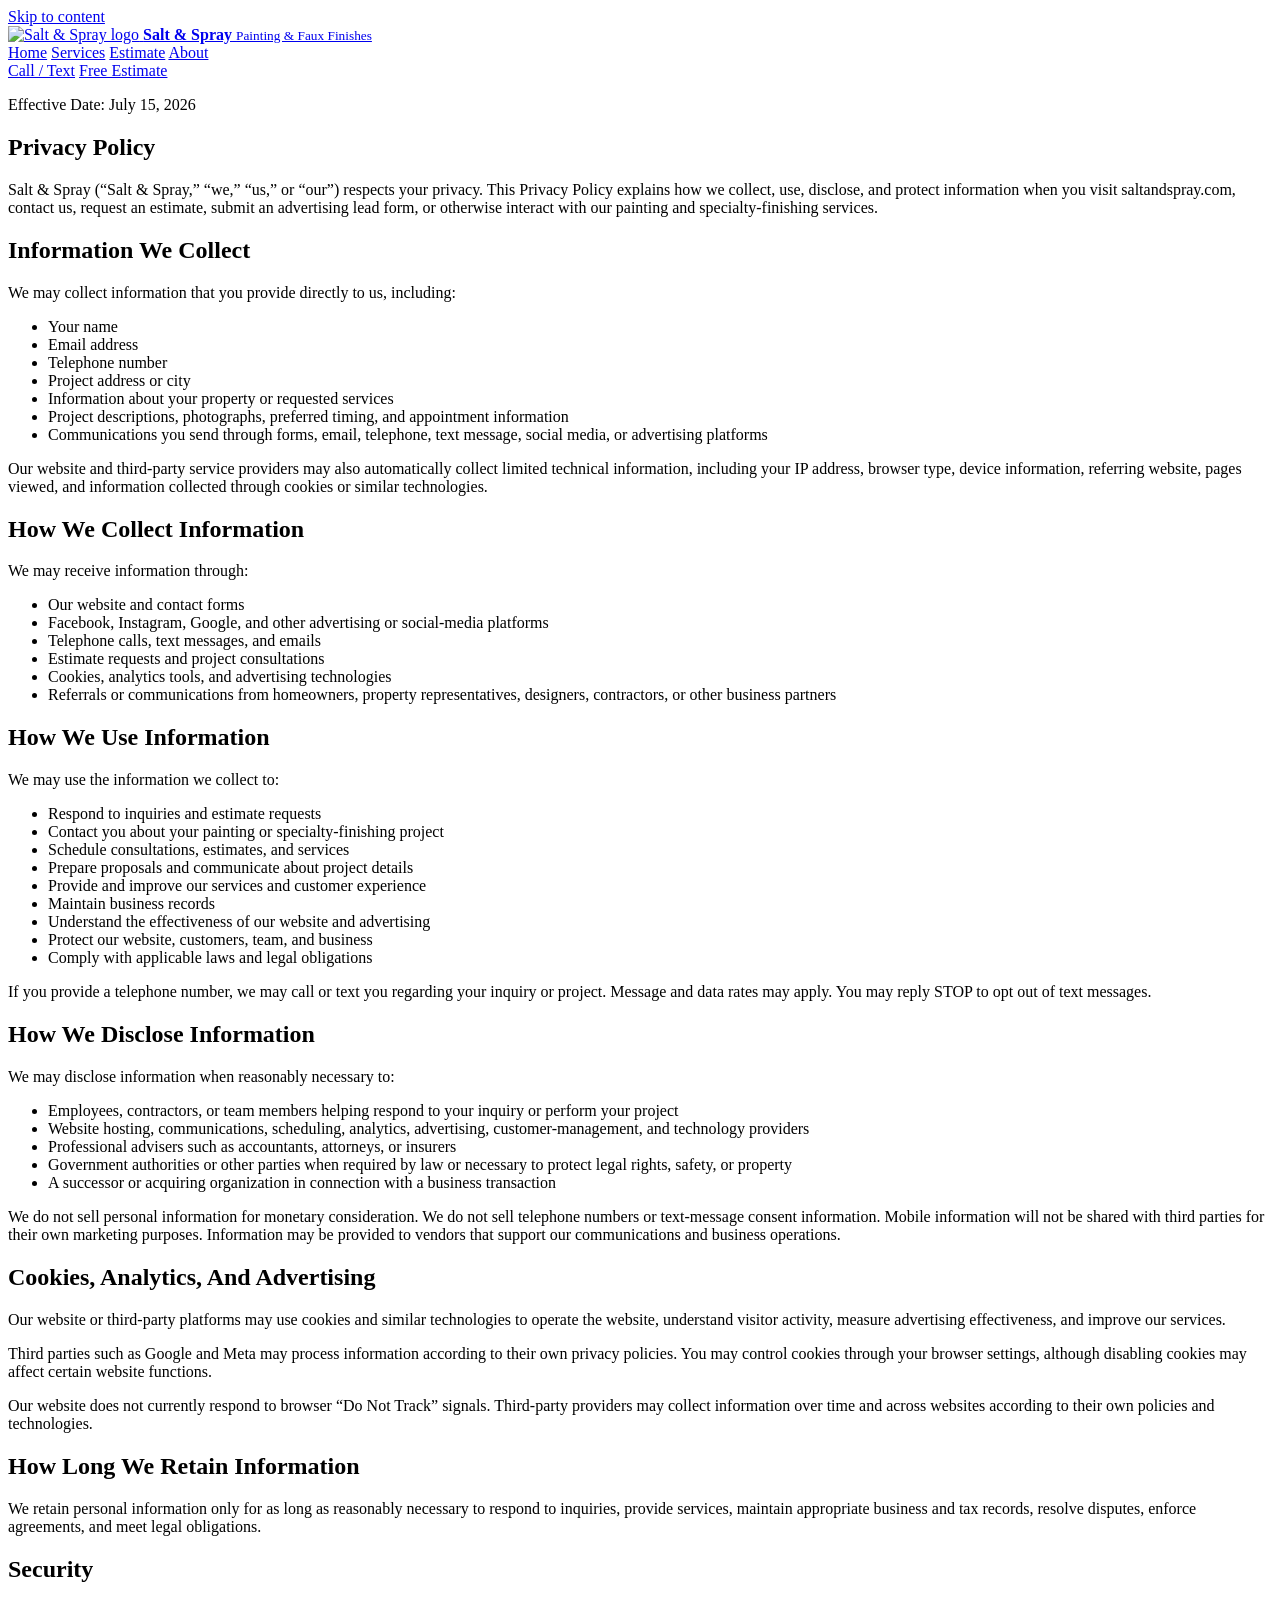
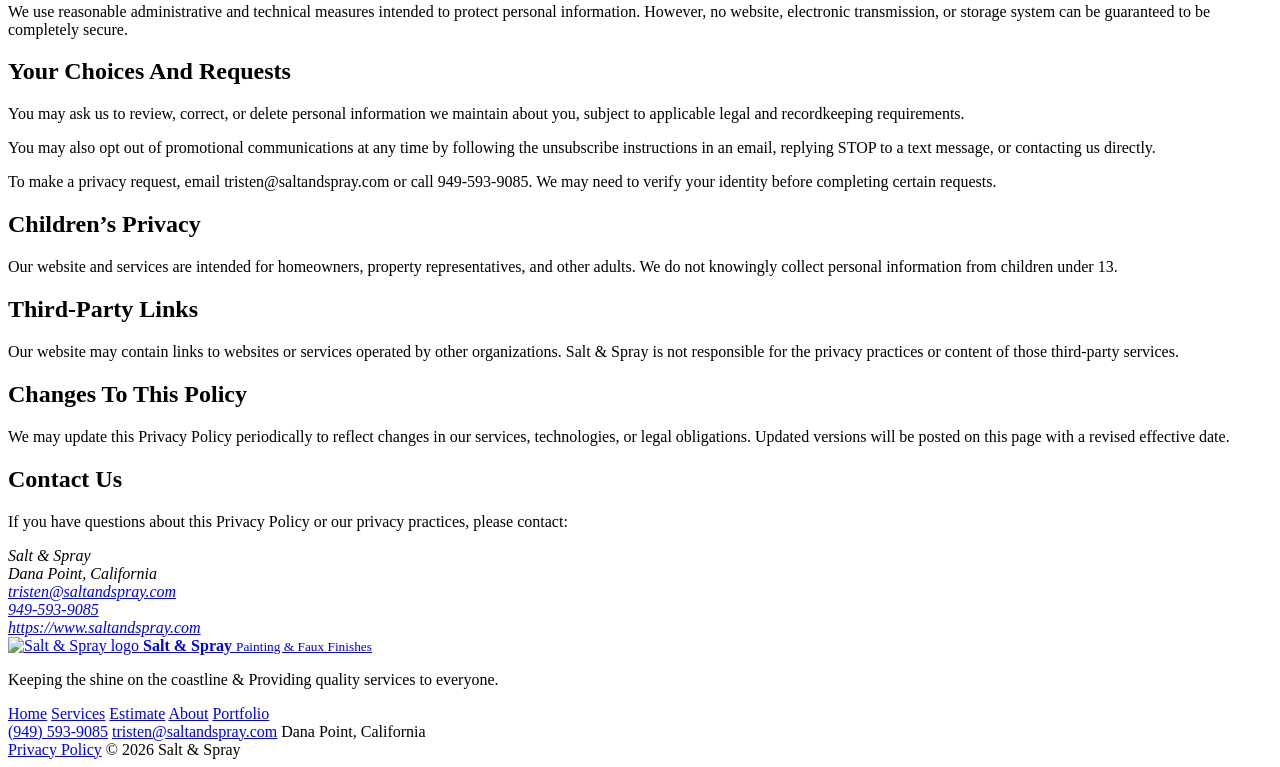
==== privacy-policy.html @ aee4618b "Rebuild: add privacy-policy.html" ====
<!DOCTYPE html>
<html lang="en">
<head>
  <meta charset="utf-8">
  <meta name="viewport" content="width=device-width, initial-scale=1.0, viewport-fit=cover">
  <meta name="theme-color" content="#0a1f33">
  <meta name="description" content="Salt &amp; Spray privacy policy for website visitors, estimate requests, and painting or specialty-finishing service inquiries.">
  <link rel="icon" type="image/png" href="assets/images/logo.png">
  <link rel="canonical" href="https://saltandspray.com/privacy-policy">
  <title>Privacy Policy | Salt &amp; Spray</title>
  <link rel="preconnect" href="https://fonts.googleapis.com">
  <link rel="preconnect" href="https://fonts.gstatic.com" crossorigin>
  <link rel="preload" as="image" fetchpriority="high" href="assets/images/logo.png">
  <link rel="stylesheet" href="https://fonts.googleapis.com/css2?family=Montserrat:wght@400;500;600;700;800;900&amp;family=Merriweather+Sans:wght@400;500;600;700;800&amp;display=swap">
  <link rel="stylesheet" href="css/styles.css">
</head>
<body class="legal-page-body">
  <a class="skip-link" href="#main">Skip to content</a>
  <div class="site-frame legal-frame">
    <header class="topbar" aria-label="Main navigation">
      <a class="brand" href="index.html#home" aria-label="Salt and Spray Home">
        <span class="brand-mark">
          <img class="logo-invert" src="assets/images/logo.png" alt="Salt &amp; Spray logo" width="54" height="54" decoding="async" data-hide-on-error>
        </span>
        <span class="brand-text">
          <strong>Salt &amp; Spray</strong>
          <small>Painting &amp; Faux Finishes</small>
        </span>
      </a>
      <nav class="nav" aria-label="Page sections">
        <a href="index.html#home">Home</a>
        <a href="index.html#services">Services</a>
        <a href="index.html#book">Estimate</a>
        <a href="index.html#about">About</a>
      </nav>
      <div class="top-actions">
        <a class="pill-link ghost" href="tel:+19495939085">Call / Text</a>
        <a class="pill-link primary" href="index.html#book">Free Estimate</a>
      </div>
    </header>

    <main class="legal-main" id="main">
      <article class="legal-document">
        <p class="legal-kicker">Effective Date: July 15, 2026</p>
        <h1>Privacy Policy</h1>
        <p>Salt &amp; Spray (“Salt &amp; Spray,” “we,” “us,” or “our”) respects your privacy. This Privacy Policy explains how we collect, use, disclose, and protect information when you visit saltandspray.com, contact us, request an estimate, submit an advertising lead form, or otherwise interact with our painting and specialty-finishing services.</p>

        <h2>Information We Collect</h2>
        <p>We may collect information that you provide directly to us, including:</p>
        <ul>
          <li>Your name</li>
          <li>Email address</li>
          <li>Telephone number</li>
          <li>Project address or city</li>
          <li>Information about your property or requested services</li>
          <li>Project descriptions, photographs, preferred timing, and appointment information</li>
          <li>Communications you send through forms, email, telephone, text message, social media, or advertising platforms</li>
        </ul>
        <p>Our website and third-party service providers may also automatically collect limited technical information, including your IP address, browser type, device information, referring website, pages viewed, and information collected through cookies or similar technologies.</p>

        <h2>How We Collect Information</h2>
        <p>We may receive information through:</p>
        <ul>
          <li>Our website and contact forms</li>
          <li>Facebook, Instagram, Google, and other advertising or social-media platforms</li>
          <li>Telephone calls, text messages, and emails</li>
          <li>Estimate requests and project consultations</li>
          <li>Cookies, analytics tools, and advertising technologies</li>
          <li>Referrals or communications from homeowners, property representatives, designers, contractors, or other business partners</li>
        </ul>

        <h2>How We Use Information</h2>
        <p>We may use the information we collect to:</p>
        <ul>
          <li>Respond to inquiries and estimate requests</li>
          <li>Contact you about your painting or specialty-finishing project</li>
          <li>Schedule consultations, estimates, and services</li>
          <li>Prepare proposals and communicate about project details</li>
          <li>Provide and improve our services and customer experience</li>
          <li>Maintain business records</li>
          <li>Understand the effectiveness of our website and advertising</li>
          <li>Protect our website, customers, team, and business</li>
          <li>Comply with applicable laws and legal obligations</li>
        </ul>
        <p>If you provide a telephone number, we may call or text you regarding your inquiry or project. Message and data rates may apply. You may reply STOP to opt out of text messages.</p>

        <h2>How We Disclose Information</h2>
        <p>We may disclose information when reasonably necessary to:</p>
        <ul>
          <li>Employees, contractors, or team members helping respond to your inquiry or perform your project</li>
          <li>Website hosting, communications, scheduling, analytics, advertising, customer-management, and technology providers</li>
          <li>Professional advisers such as accountants, attorneys, or insurers</li>
          <li>Government authorities or other parties when required by law or necessary to protect legal rights, safety, or property</li>
          <li>A successor or acquiring organization in connection with a business transaction</li>
        </ul>
        <p>We do not sell personal information for monetary consideration. We do not sell telephone numbers or text-message consent information. Mobile information will not be shared with third parties for their own marketing purposes. Information may be provided to vendors that support our communications and business operations.</p>

        <h2>Cookies, Analytics, And Advertising</h2>
        <p>Our website or third-party platforms may use cookies and similar technologies to operate the website, understand visitor activity, measure advertising effectiveness, and improve our services.</p>
        <p>Third parties such as Google and Meta may process information according to their own privacy policies. You may control cookies through your browser settings, although disabling cookies may affect certain website functions.</p>
        <p>Our website does not currently respond to browser “Do Not Track” signals. Third-party providers may collect information over time and across websites according to their own policies and technologies.</p>

        <h2>How Long We Retain Information</h2>
        <p>We retain personal information only for as long as reasonably necessary to respond to inquiries, provide services, maintain appropriate business and tax records, resolve disputes, enforce agreements, and meet legal obligations.</p>

        <h2>Security</h2>
        <p>We use reasonable administrative and technical measures intended to protect personal information. However, no website, electronic transmission, or storage system can be guaranteed to be completely secure.</p>

        <h2>Your Choices And Requests</h2>
        <p>You may ask us to review, correct, or delete personal information we maintain about you, subject to applicable legal and recordkeeping requirements.</p>
        <p>You may also opt out of promotional communications at any time by following the unsubscribe instructions in an email, replying STOP to a text message, or contacting us directly.</p>
        <p>To make a privacy request, email tristen@saltandspray.com or call 949-593-9085. We may need to verify your identity before completing certain requests.</p>

        <h2>Children’s Privacy</h2>
        <p>Our website and services are intended for homeowners, property representatives, and other adults. We do not knowingly collect personal information from children under 13.</p>

        <h2>Third-Party Links</h2>
        <p>Our website may contain links to websites or services operated by other organizations. Salt &amp; Spray is not responsible for the privacy practices or content of those third-party services.</p>

        <h2>Changes To This Policy</h2>
        <p>We may update this Privacy Policy periodically to reflect changes in our services, technologies, or legal obligations. Updated versions will be posted on this page with a revised effective date.</p>

        <h2>Contact Us</h2>
        <p>If you have questions about this Privacy Policy or our privacy practices, please contact:</p>
        <address>
          Salt &amp; Spray<br>
          Dana Point, California<br>
          <a href="mailto:tristen@saltandspray.com">tristen@saltandspray.com</a><br>
          <a href="tel:+19495939085">949-593-9085</a><br>
          <a href="https://www.saltandspray.com">https://www.saltandspray.com</a>
        </address>
      </article>
    </main>

    <footer class="site-footer legal-footer">
      <div class="footer-brand">
        <a class="footer-logo" href="index.html#home" aria-label="Salt and Spray Home">
          <span class="brand-mark">
            <img class="logo-invert" src="assets/images/logo.png" alt="Salt &amp; Spray logo" width="54" height="54" decoding="async" data-hide-on-error>
          </span>
          <span class="brand-text">
            <strong>Salt &amp; Spray</strong>
            <small>Painting &amp; Faux Finishes</small>
          </span>
        </a>
        <p>Keeping the shine on the coastline &amp; Providing quality services to everyone.</p>
      </div>
      <nav class="footer-links" aria-label="Footer navigation">
        <a href="index.html#home">Home</a>
        <a href="index.html#services">Services</a>
        <a href="index.html#book">Estimate</a>
        <a href="index.html#about">About</a>
        <a href="index.html#portfolio">Portfolio</a>
      </nav>
      <div class="footer-contact">
        <a href="tel:+19495939085">(949) 593-9085</a>
        <a href="mailto:tristen@saltandspray.com">tristen@saltandspray.com</a>
        <span>Dana Point, California</span>
      </div>
      <div class="footer-legal">
        <a class="footer-policy-link" href="privacy-policy.html" aria-current="page">Privacy Policy</a>
        <span>© 2026 Salt &amp; Spray</span>
      </div>
    </footer>
  </div>
</body>
</html>
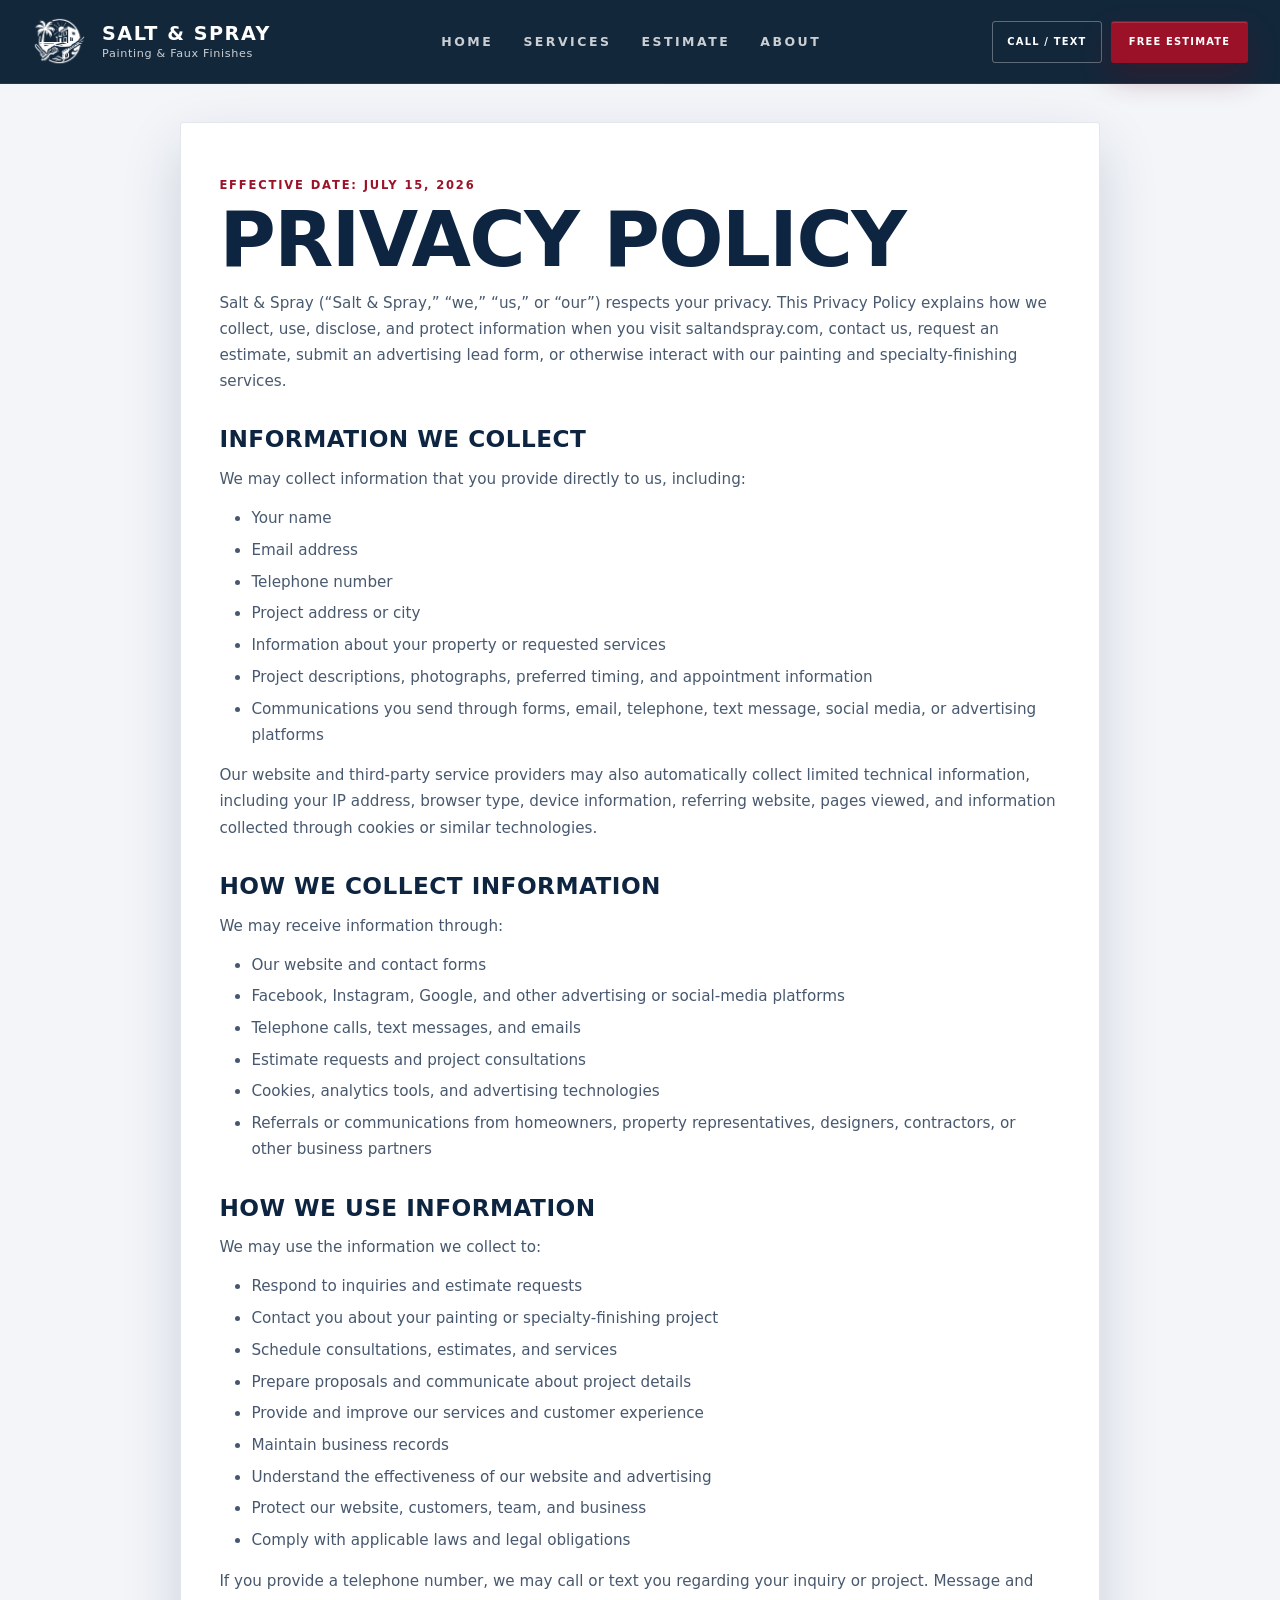
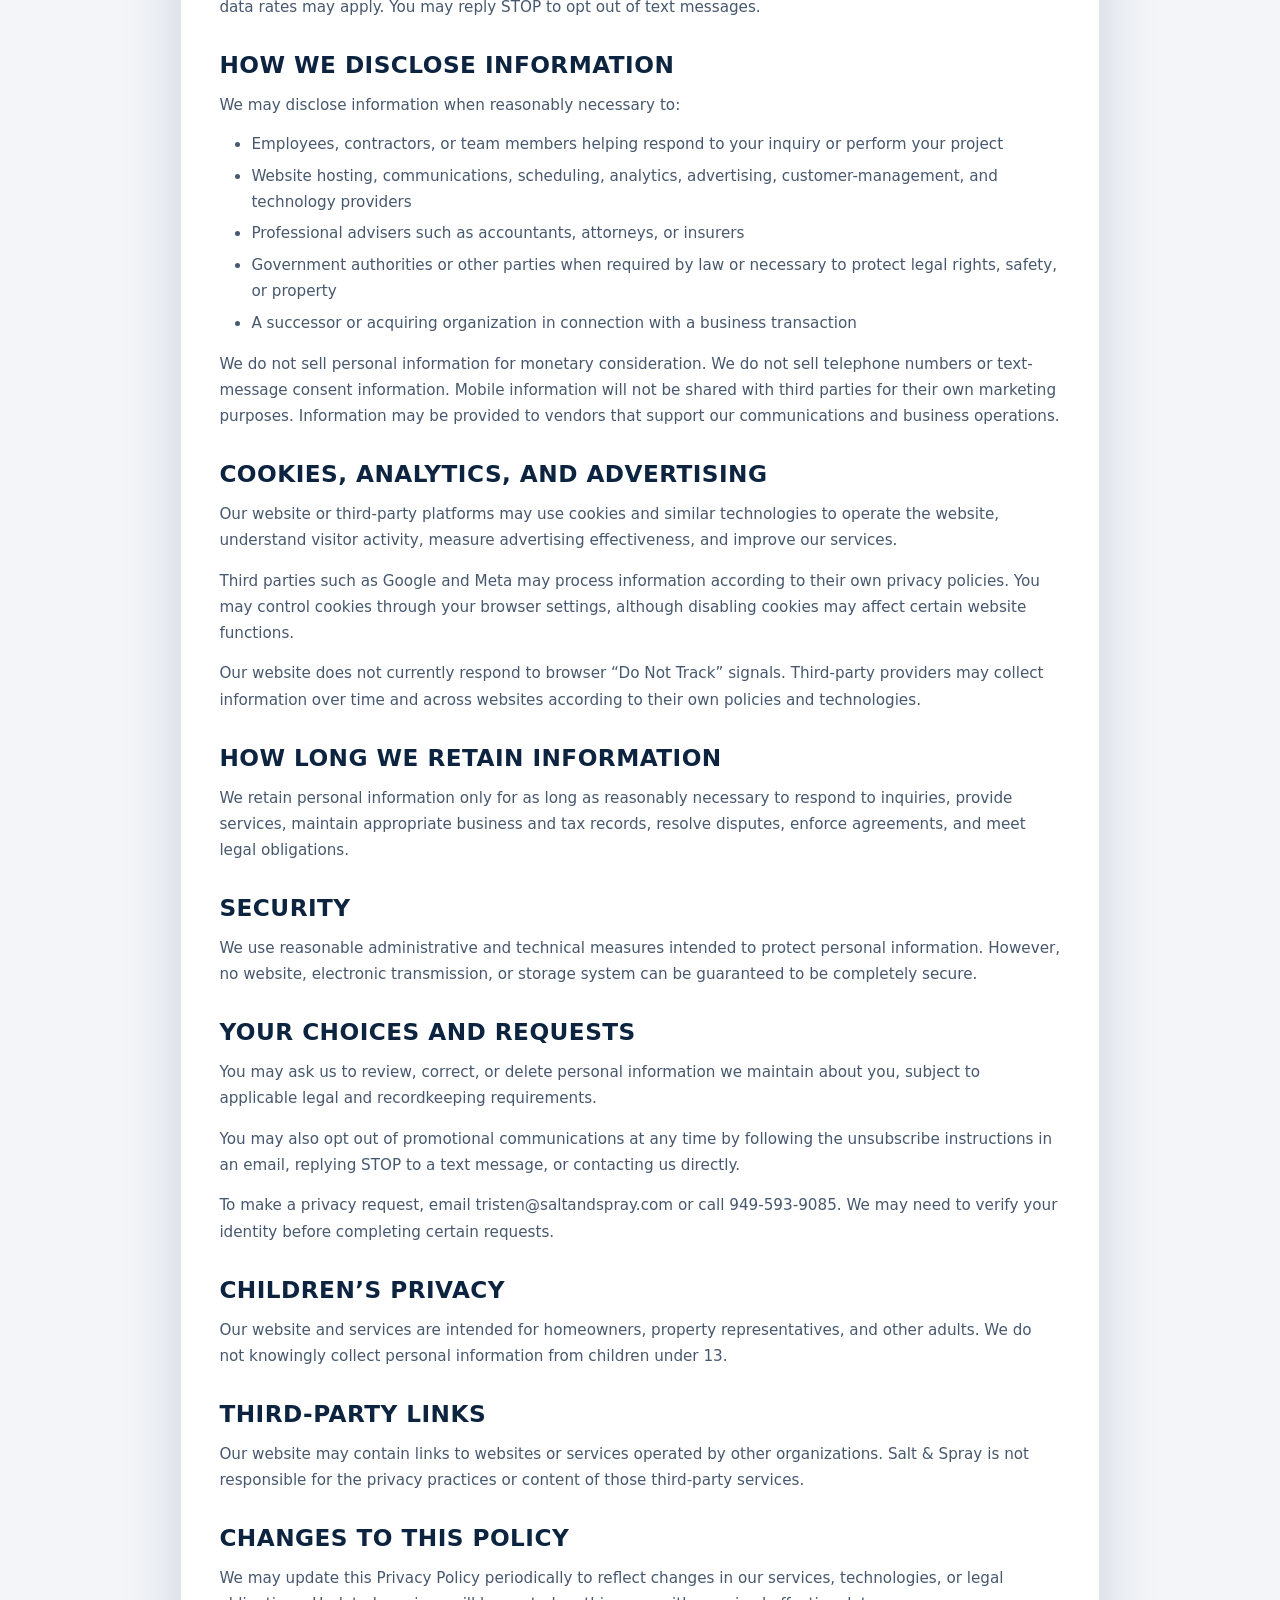
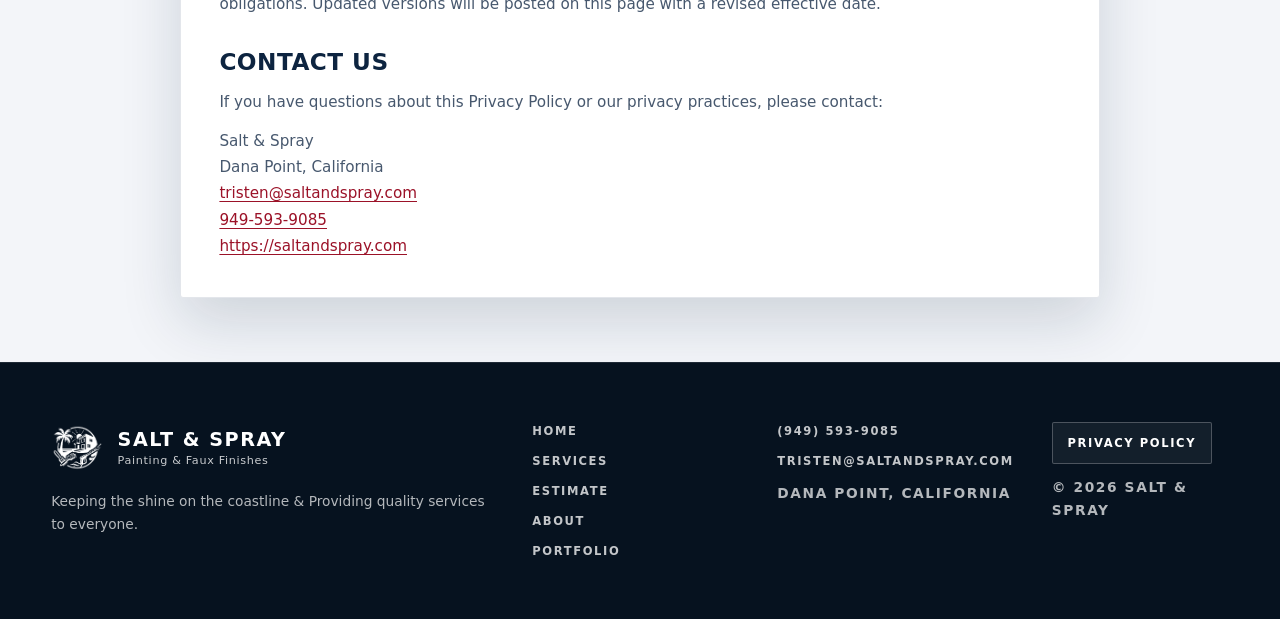
==== commit ca3cf8df: "update" ====
--- a/privacy-policy.html
+++ b/privacy-policy.html
@@ -5,7 +5,9 @@
   <meta name="viewport" content="width=device-width, initial-scale=1.0, viewport-fit=cover">
   <meta name="theme-color" content="#0a1f33">
   <meta name="description" content="Salt &amp; Spray privacy policy for website visitors, estimate requests, and painting or specialty-finishing service inquiries.">
-  <link rel="icon" type="image/png" href="assets/images/logo.png">
+  <link rel="icon" type="image/png" sizes="48x48" href="assets/images/favicon-48.png">
+  <link rel="icon" type="image/png" sizes="180x180" href="assets/images/favicon-180.png">
+  <link rel="apple-touch-icon" href="assets/images/favicon-180.png">
   <link rel="canonical" href="https://saltandspray.com/privacy-policy">
   <title>Privacy Policy | Salt &amp; Spray</title>
   <link rel="preconnect" href="https://fonts.googleapis.com">
@@ -127,7 +129,7 @@
           Dana Point, California<br>
           <a href="mailto:tristen@saltandspray.com">tristen@saltandspray.com</a><br>
           <a href="tel:+19495939085">949-593-9085</a><br>
-          <a href="https://www.saltandspray.com">https://www.saltandspray.com</a>
+          <a href="https://saltandspray.com/">https://saltandspray.com</a>
         </address>
       </article>
     </main>
--- a/css/styles.css
+++ b/css/styles.css
@@ -0,0 +1,842 @@
+/* ============================================================
+   Salt & Spray — styles.css
+   Clean rebuild (Oct 2026). Same visual design, organized source.
+   Tokens live in :root; sections: base, frame, topbar, hero,
+   services, estimate/book, footer, about overlay, portfolio
+   overlay + before/after, utilities, responsive.
+   ============================================================ */
+.sprite-sheet { position: absolute; width: 0px; height: 0px; overflow: hidden; }
+.logo-invert { filter: brightness(0) invert(1); }
+:root { --ink: #0d2440; --blue-deep: #0a1f33; --blue-base: #0d2440; --blue-glow: #fff; --red-base: #9b1228; --red-soft: #c03a4d; --red-bar: #8a1226; --white: #fff; --paper: #f3f5f9; --navy-pastel-1: #f7f8fa; --navy-pastel-2: #e3e6eb; --red-pastel-1: #fdf3f5; --line-dark: rgba(13, 36, 64, 0.14); --shadow-md: 0 18px 48px rgba(0, 0, 0, 0.24); --font-display: "Montserrat", system-ui, -apple-system, BlinkMacSystemFont, sans-serif; --font-tagline: "Merriweather Sans", "Montserrat", system-ui, sans-serif; --font-body: "Merriweather Sans", system-ui, -apple-system, BlinkMacSystemFont, sans-serif; --font-accent: "Montserrat", system-ui, sans-serif; --hero-img: url("../assets/images/page1-bg.jpg"); --service-img: url("../assets/images/page2-bg.jpg"); --safe-top: env(safe-area-inset-top, 0px); --topbar-h: 84px; --brand-bar-h: 48px; --panel-bg-blur: 3px; --hero-bg-scale: 1.04; --service-bg-scale: 1.035; --noise-opacity: .035; }
+*, ::before, ::after { box-sizing: border-box; }
+* { margin: 0px; padding: 0px; }
+html { height: 100%; scroll-behavior: smooth; scroll-padding-top: var(--topbar-h); background: var(--blue-deep); text-size-adjust: 100%; }
+body { min-height: 100%; font-family: var(--font-body); color: var(--white); line-height: 1.6; background-attachment: scroll; -webkit-font-smoothing: antialiased; }
+body::after { content: ""; position: fixed; inset: 0px; pointer-events: none; z-index: 100; opacity: var(--noise-opacity); mix-blend-mode: overlay; background-image: url("data:image/svg+xml;utf8,<svg xmlns='http://www.w3.org/2000/svg' width='140' height='140'><filter id='n'><feTurbulence type='fractalNoise' baseFrequency='.9' numOctaves='2' stitchTiles='stitch'/></filter><rect width='100%25' height='100%25' filter='url(%23n)'/></svg>"); }
+a { color: inherit; text-decoration: none; }
+button, input, textarea { font: inherit; color: inherit; }
+img, svg { display: block; max-width: 100%; }
+:focus-visible { outline: 2px solid var(--red-soft); outline-offset: 3px; }
+.skip-link { position: absolute; left: -9999px; top: 0px; z-index: 9999; padding: 0.75rem 1rem; background: var(--white); color: var(--ink); font-weight: 700; letter-spacing: 0.08em; text-transform: uppercase; font-size: 0.75rem; }
+.skip-link:focus { left: 0.5rem; top: 0.5rem; }
+@media (prefers-reduced-motion: reduce) {
+  *, ::before, ::after { animation-duration: 0.001ms !important; animation-iteration-count: 1 !important; transition-duration: 0.001ms !important; scroll-behavior: auto !important; }
+}
+.site-frame { width: min(100vw, 1720px); margin: 0px auto; background: rgba(10, 31, 51, 0.78); position: relative; }
+.snap-shell { scroll-behavior: smooth; scroll-padding-top: 0px; scrollbar-width: none; }
+.snap-shell::-webkit-scrollbar { display: none; }
+.panel { display: grid; place-items: stretch; padding: 0px; position: relative; isolation: isolate; }
+.panel-inner { position: relative; width: 100%; animation: 900ms cubic-bezier(0.2, 0.8, 0.2, 1) 0s 1 normal both running panelIn; }
+.topbar { position: fixed; top: 0px; left: 0px; right: 0px; width: 100%; min-height: var(--topbar-h); display: grid; grid-template-columns: minmax(0px, auto) 1fr auto; align-items: center; gap: clamp(1rem, 3vw, 2.5rem); padding-left: clamp(1rem, 2.5vw, 2rem); padding-right: clamp(1rem, 2.5vw, 2rem); padding-top: max(0.85rem, var(--safe-top)); padding-bottom: 0.85rem; backdrop-filter: blur(18px) saturate(140%); border-bottom: 1px solid rgba(255, 255, 255, 0.08); }
+.topbar::after { content: ""; position: absolute; left: 0px; right: 0px; bottom: -1px; height: 1px; background: linear-gradient(90deg, transparent 0px, rgba(155, 18, 40, 0) 18%, rgba(155, 18, 40, 0.5) 50%, rgba(155, 18, 40, 0) 82%, transparent 100%); pointer-events: none; }
+.brand { display: inline-flex; align-items: center; gap: 1rem; min-width: 0px; }
+.brand-mark { width: 54px; height: 54px; flex: 0 0 auto; display: grid; place-items: center; transition: transform 400ms cubic-bezier(0.2, 0.8, 0.2, 1); }
+.brand-mark img { width: 100%; height: 100%; object-fit: contain; }
+.brand:hover .brand-mark { transform: rotate(-6deg) scale(1.05); }
+.brand-text { display: inline-flex; flex-direction: column; min-width: 0px; line-height: 1; }
+.brand-text strong { font-family: var(--font-display); font-size: 1.2rem; letter-spacing: 0.08em; color: var(--white); text-transform: uppercase; white-space: nowrap; }
+.brand-text small { font-family: var(--font-tagline); font-size: 0.7rem; letter-spacing: 0.06em; color: rgba(255, 255, 255, 0.78); margin-top: 0.35rem; white-space: nowrap; }
+.nav { display: flex; justify-content: center; font-family: var(--font-display); font-size: 0.78rem; letter-spacing: 0.2em; text-transform: uppercase; color: rgba(255, 255, 255, 0.78); }
+.nav a { position: relative; padding: 0.35rem 0px; transition: color 220ms; }
+.nav a:hover, .nav a.active { color: var(--white); }
+.nav a::after { content: ""; position: absolute; left: 0px; bottom: -0.25rem; width: 100%; height: 2px; background: var(--red-soft); transform: scaleX(0); transform-origin: right center; transition: transform 280ms cubic-bezier(0.2, 0.8, 0.2, 1); }
+.nav a:hover::after, .nav a.active::after { transform: scaleX(1); transform-origin: left center; }
+.top-actions { display: flex; justify-content: flex-end; align-items: center; }
+.pill-link { display: inline-flex; justify-content: center; align-items: center; gap: 0.55rem; min-height: 46px; padding: 0.8rem 1.2rem; border: 1.5px solid rgba(255, 255, 255, 0.32); background: transparent; color: var(--white); font-family: var(--font-display); font-size: 0.74rem; letter-spacing: 0.14em; text-transform: uppercase; white-space: nowrap; cursor: pointer; transition: transform 240ms cubic-bezier(0.2, 0.8, 0.2, 1), background 240ms, border-color 240ms, box-shadow 240ms; }
+.pill-link:hover { transform: translateY(-2px); background: rgba(255, 255, 255, 0.08); border-color: rgba(255, 255, 255, 0.55); }
+.pill-link:active { transform: translateY(0px); }
+.pill-link.primary, .submit-btn { border: 1.5px solid transparent; background: var(--red-base); color: var(--white); box-shadow: rgba(255, 255, 255, 0.14) 0px 1px 0px inset, rgba(98, 9, 24, 0.32) 0px 14px 30px; }
+.pill-link.primary:hover, .submit-btn:hover { background: var(--red-soft); box-shadow: rgba(255, 255, 255, 0.2) 0px 1px 0px inset, rgba(98, 9, 24, 0.42) 0px 18px 40px; }
+.pill-icon { width: 16px; height: 16px; flex: 0 0 auto; stroke: currentcolor; stroke-width: 1.8; fill: none; }
+.eyebrow { display: inline-flex; align-items: center; gap: 0.85rem; color: rgba(255, 255, 255, 0.85); font-family: var(--font-display); font-size: 0.7rem; letter-spacing: 0.22em; text-transform: uppercase; }
+.eyebrow::before { content: ""; width: 38px; height: 1.5px; background: var(--red-soft); }
+h1, h2 { font-family: var(--font-display); letter-spacing: -0.02em; line-height: 0.94; text-transform: uppercase; }
+.hero .panel-inner { display: grid; grid-template-columns: minmax(0px, 1.15fr) minmax(380px, 0.85fr); background: var(--blue-deep); }
+.hero-copy { grid-area: 1 / 1; position: relative; z-index: 2; overflow: hidden; padding: calc(var(--topbar-h) + 2rem) clamp(2rem, 5vw, 4.5rem) 2.5rem clamp(2rem, 5vw, 4.5rem); display: flex; flex-direction: column; justify-content: center; gap: clamp(1.5rem, 3vw, 2.25rem); background: transparent; }
+.hero-copy::before { content: ""; position: absolute; inset: -18px; background: var(--hero-img) center/cover no-repeat; filter: blur(var(--panel-bg-blur)); transform: scale(var(--hero-bg-scale)); z-index: 0; }
+.hero-copy::after { content: ""; position: absolute; inset: 0px; background: linear-gradient(90deg, rgba(5, 12, 18, 0.88) 0px, rgba(10, 31, 51, 0.68) 55%, rgba(10, 31, 51, 0.42) 100%); z-index: 0; }
+.hero-copy > * { position: relative; z-index: 1; }
+.wordmark { display: grid; gap: 0px; line-height: 0.82; }
+.wordmark .word-salt { letter-spacing: -0.03em; text-transform: uppercase; }
+.wordmark .word-spray { font-style: normal; letter-spacing: -0.045em; text-transform: uppercase; }
+.wordmark-rule { display: flex; align-items: center; gap: 1rem; margin-top: 1rem; margin-bottom: 0.15rem; }
+.wordmark-rule::before, .wordmark-rule::after { content: ""; flex: 1 1 0%; height: 1.5px; background: var(--red-soft); }
+.wordmark-rule::before { max-width: 50px; }
+.wordmark-tagline { font-family: var(--font-tagline); font-size: clamp(0.72rem, 0.95vw, 0.9rem); letter-spacing: 0.42em; color: var(--white); text-transform: uppercase; white-space: nowrap; }
+.hero-lead { max-width: 540px; color: rgba(255, 255, 255, 0.86); font-size: clamp(0.95rem, 1.05vw, 1.05rem); line-height: 1.65; }
+.hero-location { display: flex; padding-top: 1.2rem; border-top: 1px solid rgba(255, 255, 255, 0.18); }
+.hero-side { grid-area: 1 / 2; position: relative; z-index: 2; display: flex; flex-direction: column; justify-content: center; gap: clamp(1.5rem, 2.5vw, 2.25rem); padding: calc(var(--topbar-h) + 2rem) clamp(2rem, 4vw, 3.25rem) 2.5rem; background: rgba(10, 31, 51, 0.55); border-left: 1px solid rgba(255, 255, 255, 0.08); backdrop-filter: blur(5px); }
+.side-header h3 { font-family: var(--font-display); font-size: clamp(1.2rem, 1.5vw, 1.45rem); letter-spacing: 0.02em; line-height: 1.15; text-transform: uppercase; color: var(--white); }
+.side-header h3 .accent { display: block; color: var(--red-soft); margin-top: 0.15em; }
+.side-header p { margin-top: 1rem; color: rgba(255, 255, 255, 0.82); font-size: 0.94rem; line-height: 1.65; max-width: 38ch; }
+.side-actions { display: grid; gap: 0.65rem; }
+.side-actions .pill-link { width: 100%; min-height: 54px; font-size: 0.76rem; letter-spacing: 0.14em; }
+.service-icons { display: grid; grid-template-columns: repeat(3, 1fr); border-top: 1px solid rgba(255, 255, 255, 0.18); padding-top: 1.4rem; }
+.service-icons > div { display: flex; flex-direction: column; align-items: center; gap: 0.65rem; padding: 0px 0.5rem; text-align: center; }
+.service-icons > div + div { border-left: 1px solid rgba(255, 255, 255, 0.14); }
+.service-icons svg { width: 36px; height: 36px; stroke: var(--white); stroke-width: 1.4; fill: none; stroke-linecap: round; stroke-linejoin: round; }
+.service-icons strong { font-family: var(--font-display); font-size: 0.78rem; letter-spacing: 0.18em; color: var(--white); text-transform: uppercase; }
+.service-icons span { display: block; font-family: var(--font-tagline); font-size: 0.7rem; font-weight: 400; color: rgba(255, 255, 255, 0.7); line-height: 1.5; }
+.services .panel-inner { display: grid; grid-template-columns: 36% 64%; background: var(--paper); }
+.services-aside { grid-area: 1 / 1; position: relative; z-index: 2; overflow: hidden; display: grid; align-content: space-between; gap: 1.4rem; padding: calc(var(--topbar-h) + 2rem) clamp(1.5rem, 3vw, 2.6rem) 2rem; border-right: 1px solid rgba(255, 255, 255, 0.16); background: transparent; color: var(--white); }
+.services-aside::before { content: ""; position: absolute; inset: -18px; background: var(--service-img) center/cover no-repeat; filter: blur(var(--panel-bg-blur)); transform: scale(var(--service-bg-scale)); z-index: 0; }
+.services-aside::after { content: ""; position: absolute; inset: 0px; background: linear-gradient(rgba(10, 31, 51, 0.24), rgba(10, 31, 51, 0.74)); z-index: 0; }
+.services-aside > * { position: relative; z-index: 1; }
+.services-aside h2 { max-width: 520px; font-size: clamp(2.4rem, 5.6vw, 5.8rem); letter-spacing: -0.02em; line-height: 0.96; }
+.aside-note { max-width: 420px; color: rgba(255, 255, 255, 0.86); line-height: 1.65; font-size: 0.94rem; }
+.aside-stat { display: grid; grid-template-columns: auto 1fr; gap: 1rem; align-items: center; padding: 1.1rem 0px 0px; border-top: 1px solid rgba(255, 255, 255, 0.18); max-width: 420px; }
+.aside-stat strong { font-family: var(--font-display); font-size: 2.4rem; color: var(--white); line-height: 1; letter-spacing: -0.02em; }
+.aside-stat span { font-family: var(--font-tagline); font-size: 0.82rem; color: rgba(255, 255, 255, 0.78); line-height: 1.45; }
+.services-main { grid-area: 1 / 2; min-width: 0px; padding: calc(var(--topbar-h) + 2rem) clamp(1.5rem, 2.8vw, 2.9rem) 2.6rem; display: grid; grid-template-rows: auto minmax(0px, 1fr); gap: clamp(1.35rem, 2vw, 2rem); color: var(--ink); overflow: hidden; }
+.section-heading { display: grid; grid-template-columns: 1fr minmax(250px, 360px); gap: 1.5rem; align-items: end; border-bottom: 1px solid var(--line-dark); padding-bottom: 1rem; }
+.section-heading h2 { color: var(--ink); font-size: clamp(2rem, 4.2vw, 4.4rem); letter-spacing: -0.02em; }
+.section-heading p { color: rgba(13, 36, 64, 0.72); font-size: 0.92rem; line-height: 1.6; }
+.service-grid { display: grid; grid-template-columns: repeat(3, minmax(0px, 1fr)); gap: clamp(0.9rem, 1.2vw, 1.15rem); min-height: 0px; height: 100%; align-self: stretch; align-items: stretch; }
+.service-card { position: relative; display: grid; grid-template-rows: auto auto 1fr auto; align-content: start; gap: clamp(0.8rem, 1.05vw, 1rem); min-height: 0px; padding: clamp(1.35rem, 2vw, 2rem); border: 1px solid var(--navy-pastel-2); background: var(--white); overflow: hidden; transition: transform 320ms cubic-bezier(0.2, 0.8, 0.2, 1), background 320ms, box-shadow 320ms, border-color 320ms; }
+.service-card::before { content: attr(data-num); position: absolute; top: 0.7rem; right: 1rem; font-family: var(--font-accent); font-style: normal; font-size: clamp(2.6rem, 4.1vw, 4.25rem); letter-spacing: -0.08em; line-height: 1; color: rgba(155, 18, 40, 0.1); transition: color 320ms; }
+.service-card:hover { transform: translateY(-5px); background: var(--red-pastel-1); border-color: rgba(155, 18, 40, 0.28); box-shadow: rgba(13, 36, 64, 0.18) 0px 22px 55px; }
+.service-card:hover::before { color: rgba(155, 18, 40, 0.22); }
+.service-card-icon { width: 34px; height: 34px; stroke: var(--red-base); stroke-width: 1.4; fill: none; stroke-linecap: round; stroke-linejoin: round; }
+.service-card h3 { position: relative; font-family: var(--font-display); font-size: clamp(1.1rem, 1.55vw, 1.45rem); line-height: 1.05; letter-spacing: -0.01em; text-transform: uppercase; }
+.service-card p { position: relative; color: rgba(13, 36, 64, 0.74); font-size: clamp(0.86rem, 0.96vw, 0.98rem); line-height: 1.62; max-width: 32ch; }
+.service-card ul { position: relative; display: grid; gap: 0.5rem; list-style: none; color: rgba(13, 36, 64, 0.74); font-family: var(--font-display); font-size: clamp(0.64rem, 0.74vw, 0.76rem); letter-spacing: 0.12em; text-transform: uppercase; margin-top: auto; padding-top: 1.15rem; border-top: 1px solid rgba(13, 36, 64, 0.1); }
+.service-card li { display: flex; align-items: center; gap: 0.55rem; }
+.service-card li::before { content: ""; width: 6px; height: 6px; background: var(--red-base); transform: rotate(45deg); flex: 0 0 auto; }
+.contact-side { z-index: 2; }
+.form-panel { border: 1px solid rgba(255, 255, 255, 0.22); color: var(--ink); }
+.form-panel h3 { font-family: var(--font-display); text-transform: uppercase; }
+.form-panel > p { margin-top: 0.65rem; color: rgba(13, 36, 64, 0.72); }
+.contact-form { display: grid; }
+.input-row { display: grid; grid-template-columns: 1fr 1fr; }
+.field { display: grid; gap: 0.35rem; }
+.field input:focus, .field textarea:focus { border-color: var(--red-base); background: var(--white); box-shadow: rgba(155, 18, 40, 0.12) 0px 0px 0px 4px; }
+.submit-row { display: grid; gap: 0.65rem; margin-top: 0.35rem; }
+.submit-btn { padding: 1.05rem 1.25rem; font-family: var(--font-display); font-size: 0.76rem; letter-spacing: 0.16em; text-transform: uppercase; cursor: pointer; transition: transform 240ms cubic-bezier(0.2, 0.8, 0.2, 1), box-shadow 240ms, background 240ms; }
+.submit-btn:hover { transform: translateY(-2px); }
+.submit-btn:active { transform: translateY(0px); }
+.form-note { font-size: 0.72rem; line-height: 1.5; text-align: center; }
+.status { border: 1px solid rgba(13, 36, 64, 0.18); color: var(--ink); }
+.service-card, .form-panel { contain: layout paint; }
+.brand-bar { background: var(--red-bar); place-items: center; box-shadow: rgba(255, 255, 255, 0.08) 0px 1px 0px inset, rgba(0, 0, 0, 0.18) 0px -1px 0px inset; grid-column: 1 / -1; height: var(--brand-bar-h); min-height: 0px; display: flex; align-items: center; justify-content: center; padding: 0px clamp(1rem, 3vw, 1.5rem); }
+.brand-bar p { font-family: var(--font-display); font-size: clamp(0.74rem, 0.95vw, 0.88rem); letter-spacing: 0.38em; color: var(--white); text-transform: uppercase; text-align: center; max-width: min(92vw, 980px); margin: 0px auto; line-height: 1.35; text-wrap: balance; }
+@media (min-width: 1181px) {
+  .snap-shell { height: 100svh; overflow: hidden auto; scroll-snap-type: y mandatory; overscroll-behavior-y: contain; }
+  .panel { height: 100svh; min-height: 100svh; scroll-snap-align: start; scroll-snap-stop: always; }
+  .panel-inner { height: 100svh; min-height: 0px; overflow: hidden; }
+  .hero .panel-inner, .services .panel-inner, .book .panel-inner { grid-template-rows: minmax(0, 1fr) var(--brand-bar-h); }
+}
+@media (min-width: 1181px) and (max-height: 780px) {
+  :root { --topbar-h: 74px; --brand-bar-h: 42px; }
+  .topbar { min-height: var(--topbar-h); padding-top: max(0.55rem, var(--safe-top)); padding-bottom: 0.55rem; }
+  .brand-mark { width: 44px; height: 44px; }
+  .brand-text strong { font-size: 1rem; }
+  .brand-text small { font-size: 0.6rem; }
+  .pill-link { min-height: 42px; padding: 0.65rem 1rem; }
+  .hero-copy, .hero-side, .services-aside, .services-main, .contact-side { padding-top: calc(var(--topbar-h) + 1rem); padding-bottom: 1rem; }
+  .wordmark-rule { margin-top: 0.65rem; }
+  .wordmark-tagline { font-size: 0.66rem; letter-spacing: 0.34em; }
+  .hero-lead { font-size: 0.86rem; line-height: 1.5; max-width: 500px; }
+  .hero-location { padding-top: 0.8rem; }
+  .side-header h3 { font-size: 1.05rem; }
+  .side-header p { font-size: 0.82rem; line-height: 1.45; }
+  .side-actions .pill-link { min-height: 46px; }
+  .service-icons { padding-top: 1rem; }
+  .service-icons svg { width: 28px; height: 28px; }
+  .service-icons strong { font-size: 0.65rem; }
+  .service-icons span { font-size: 0.62rem; }
+  .services-aside h2 { font-size: clamp(2rem, 4.2vw, 4rem); }
+  .aside-note { font-size: 0.8rem; line-height: 1.45; }
+  .aside-stat { padding-top: 0.75rem; }
+  .aside-stat strong { font-size: 1.9rem; }
+  .aside-stat span { font-size: 0.72rem; }
+  .services-main { gap: 0.8rem; }
+  .section-heading { gap: 0.8rem; padding-bottom: 0.7rem; }
+  .section-heading h2 { font-size: clamp(2rem, 3.5vw, 3.3rem); }
+  .section-heading p { font-size: 0.78rem; line-height: 1.45; }
+  .service-grid { gap: 0.8rem; }
+  .service-card { padding: 1rem; gap: 0.55rem; }
+  .service-card::before { font-size: clamp(2.8rem, 4vw, 3.7rem); }
+  .service-card h3 { font-size: 1rem; }
+  .service-card p { font-size: 0.76rem; line-height: 1.42; }
+  .service-card ul { font-size: 0.56rem; gap: 0.25rem; padding-top: 0.55rem; }
+}
+@media (max-width: 1180px) {
+  :root { --brand-bar-h: 56px; }
+  html { scroll-padding-top: var(--topbar-h); scroll-snap-type: y; }
+  body { overflow-x: hidden; }
+  .site-frame { width: 100%; max-width: none; margin: 0px; }
+  .topbar { position: sticky; top: 0px; min-height: var(--topbar-h); padding-left: clamp(1rem, 2.5vw, 1.5rem); padding-right: clamp(1rem, 2.5vw, 1.5rem); padding-top: max(0.65rem, var(--safe-top)); padding-bottom: 0.65rem; }
+  .snap-shell { height: auto; min-height: 100svh; overflow: visible; scroll-snap-type: none; overscroll-behavior-y: auto; scrollbar-width: auto; }
+  .snap-shell::-webkit-scrollbar { display: initial; }
+  .panel { display: block; min-height: auto; scroll-snap-align: start; scroll-margin-top: var(--topbar-h); }
+  .panel-inner { min-height: auto; overflow: visible; animation: auto ease 0s 1 normal none running none; }
+  .hero .panel-inner { display: grid; grid-template-columns: 1fr; grid-template-rows: minmax(calc(100svh - var(--topbar-h) - var(--brand-bar-h)), auto) var(--brand-bar-h); }
+  .hero-copy { min-height: calc(100svh - var(--topbar-h) - var(--brand-bar-h)); padding: clamp(1.4rem, 4vw, 2.5rem) clamp(1.4rem, 5vw, 3rem); justify-content: center; background: linear-gradient(180deg, rgba(5, 12, 18, 0.48) 0, rgba(10, 31, 51, 0.7) 52%, rgba(5, 12, 18, 0.92) 100%), var(--hero-img) center/cover no-repeat; }
+  .hero-side { display: none; }
+  .services .panel-inner, .book .panel-inner { display: grid; grid-template-columns: 1fr !important; grid-template-rows: auto auto var(--brand-bar-h) !important; }
+  .services-aside, .services-main, .contact-side { grid-area: auto / 1 !important; }
+  .services-aside { min-height: auto; padding: clamp(1.4rem, 4vw, 2.4rem) clamp(1.4rem, 5vw, 3rem); border-right: 0px; border-bottom: 1px solid rgba(255, 255, 255, 0.16); display: grid; grid-template-columns: minmax(0px, 1fr) minmax(240px, 380px); align-items: end; gap: 1.5rem; }
+  .services-aside .aside-note, .services-aside .aside-stat { max-width: none; }
+  .services-main { overflow: visible; padding: clamp(1.4rem, 4vw, 2.4rem) clamp(1.4rem, 5vw, 3rem); grid-template-rows: auto auto; }
+  .section-heading { grid-template-columns: minmax(0px, 1fr) minmax(240px, 340px); align-items: end; }
+  .service-grid { height: auto; grid-template-columns: repeat(3, minmax(0px, 1fr)); align-items: stretch; }
+  .service-card { min-height: 0px; padding: clamp(1.1rem, 2vw, 1.55rem); }
+  .contact-side { justify-items: center; border-top: 1px solid rgba(255, 255, 255, 0.14); }
+  .form-panel { max-width: 760px; }
+}
+@media (max-width: 900px) {
+  :root { --brand-bar-h: 54px; }
+  .brand-mark { width: 42px; height: 42px; }
+  .brand-text strong { font-size: 0.98rem; }
+  .brand-text small { font-size: 0.6rem; }
+  .pill-link { min-height: 42px; padding: 0.6rem 0.9rem; font-size: 0.66rem; }
+  .hero .panel-inner { grid-template-rows: minmax(calc(100svh - var(--topbar-h) - var(--brand-bar-h)), auto) var(--brand-bar-h); }
+  .hero-copy { min-height: calc(100svh - var(--topbar-h) - var(--brand-bar-h)); gap: clamp(0.9rem, 2svh, 1.3rem); }
+  .hero-lead { font-size: 0.9rem; line-height: 1.55; }
+  .services-aside { grid-template-columns: 1fr; gap: 1rem; }
+  .section-heading { grid-template-columns: 1fr; align-items: start; }
+  .service-grid { grid-template-columns: 1fr; }
+}
+@media (max-width: 620px) {
+  html { scroll-snap-type: none; }
+  .pill-link { padding: 0.55rem 0.75rem; }
+  .brand-bar { height: var(--brand-bar-h); padding: 0px 0.9rem; }
+  .brand-bar p { max-width: 92vw; font-size: 0.58rem; letter-spacing: 0.2em; line-height: 1.45; }
+  .hero-copy { padding: clamp(1rem, 4vw, 1.25rem); gap: clamp(0.75rem, 2svh, 1rem); }
+  .wordmark-rule { gap: 0.6rem; margin-top: 0.65rem; }
+  .wordmark-rule::before { max-width: 26px; }
+  .wordmark-tagline { font-size: 0.54rem; letter-spacing: 0.25em; white-space: nowrap; }
+  .hero-lead { font-size: 0.82rem; line-height: 1.48; }
+  .services-aside, .services-main, .contact-side { padding: 1rem; }
+  .services-aside h2 { font-size: clamp(2rem, 13vw, 3rem); }
+  .aside-note { font-size: 0.8rem; line-height: 1.5; }
+  .aside-stat strong { font-size: 1.8rem; }
+  .aside-stat span { font-size: 0.72rem; }
+  .section-heading h2 { font-size: clamp(1.8rem, 10vw, 2.6rem); }
+  .section-heading p { font-size: 0.8rem; }
+  .service-card { padding: 1rem; gap: 0.7rem; }
+  .service-card::before { font-size: clamp(2.4rem, 12vw, 3.3rem); }
+  .service-card p { font-size: 0.84rem; }
+  .contact-side { justify-items: stretch; }
+}
+@media (max-width: 420px) {
+  .wordmark-tagline { font-size: 0.5rem; letter-spacing: 0.2em; }
+}
+@media print {
+  body { background: white; color: black; }
+  .topbar, body::after { display: none; }
+  .panel-inner { box-shadow: none; }
+}
+.estimate-page { align-items: center; }
+.estimate-intro { min-width: 0px; display: grid; align-content: center; }
+.estimate-intro h2 { color: var(--white); }
+.estimate-intro > p { color: rgba(255, 255, 255, 0.84); }
+.book .estimate-contact .field input, .book .estimate-contact .field textarea { padding: 0.72rem 0.85rem; font-size: 0.9rem; }
+@media (max-width: 760px) {
+  .book .estimate-contact .input-row { grid-template-columns: 1fr; }
+}
+@media (max-width: 1180px) {
+  .book .estimate-contact .form-panel { min-height: auto; align-content: start; }
+}
+.hero-title-lockup { display: grid; grid-template-columns: clamp(165px, 18.5vw, 292px) minmax(0px, auto); align-items: center; gap: clamp(1.35rem, 2.65vw, 2.6rem); width: min(100%, 1010px); }
+.hero-title-logo { width: clamp(165px, 18.5vw, 292px); aspect-ratio: 1 / 1; display: grid; place-items: center; align-self: center; }
+.hero-title-logo img { width: 100%; height: 100%; object-fit: contain; filter: brightness(0) invert(1); }
+.hero-title-words { display: grid; gap: 0px; min-width: 0px; line-height: 0.82; }
+.wordmark .hero-title-words .word-salt { display: block; font-family: var(--font-display); line-height: 0.82; font-size: clamp(3.65rem, 7.65vw, 7.35rem) !important; color: var(--white) !important; }
+.wordmark .hero-title-words .word-spray { display: block; font-family: var(--font-display); line-height: 0.88; margin-top: 0.06em; white-space: nowrap; font-size: clamp(3.16rem, 6.95vw, 6.55rem) !important; color: var(--white) !important; text-shadow: none !important; }
+@media (min-width: 1181px) and (max-height: 820px) {
+  .hero-title-lockup { grid-template-columns: clamp(128px, 15.5vw, 222px) minmax(0px, auto); gap: clamp(1rem, 2.1vw, 2rem); }
+  .hero-title-logo { width: clamp(128px, 15.5vw, 222px); }
+  .wordmark .hero-title-words .word-salt { font-size: clamp(2.9rem, 6vw, 5.65rem) !important; }
+  .wordmark .hero-title-words .word-spray { font-size: clamp(2.5rem, 5.48vw, 5.05rem) !important; }
+}
+@media (max-width: 1180px) {
+  .hero-title-lockup { grid-template-columns: clamp(108px, 20.5vw, 198px) minmax(0px, auto); gap: clamp(0.95rem, 2.8vw, 1.9rem); width: min(100%, 840px); }
+  .hero-title-logo { width: clamp(108px, 20.5vw, 198px); }
+  .wordmark .hero-title-words .word-salt { font-size: clamp(3rem, 10.7vw, 5.75rem) !important; }
+  .wordmark .hero-title-words .word-spray { font-size: clamp(2.55rem, 9.3vw, 5rem) !important; }
+}
+@media (max-width: 620px) {
+  .hero-title-lockup { grid-template-columns: clamp(74px, 24vw, 112px) minmax(0px, auto); gap: clamp(0.65rem, 2.8vw, 0.95rem); width: 100%; }
+  .hero-title-logo { width: clamp(74px, 24vw, 112px); }
+  .wordmark .hero-title-words .word-salt { font-size: clamp(2.05rem, 10.8vw, 3.38rem) !important; }
+  .wordmark .hero-title-words .word-spray { font-size: clamp(1.78rem, 9.45vw, 2.95rem) !important; letter-spacing: -0.045em; }
+}
+@media (max-width: 420px) {
+  .hero-title-lockup { grid-template-columns: clamp(62px, 23vw, 88px) minmax(0px, auto); gap: 0.58rem; }
+  .hero-title-logo { width: clamp(62px, 23vw, 88px); }
+  .wordmark .hero-title-words .word-salt { font-size: clamp(1.78rem, 10.25vw, 2.78rem) !important; }
+  .wordmark .hero-title-words .word-spray { font-size: clamp(1.52rem, 9.15vw, 2.42rem) !important; }
+}
+.pill-link.header-secondary, .pill-link.portfolio-link { border-color: rgba(255, 255, 255, 0.24); background: var(--blue-base); color: var(--white); box-shadow: rgba(255, 255, 255, 0.12) 0px 1px 0px inset, rgba(4, 16, 28, 0.28) 0px 14px 30px; }
+.pill-link.header-secondary:hover, .pill-link.portfolio-link:hover { background: rgb(20, 54, 94); border-color: rgba(255, 255, 255, 0.42); box-shadow: rgba(255, 255, 255, 0.16) 0px 1px 0px inset, rgba(4, 16, 28, 0.38) 0px 18px 40px; }
+.portfolio-overlay[hidden] { display: none !important; }
+.portfolio-back { min-height: 44px; padding: 0.78rem 1rem; border: 1.5px solid rgba(255, 255, 255, 0.2); background: var(--red-base); color: var(--white); font-family: var(--font-display); font-size: 0.68rem; letter-spacing: 0.16em; text-transform: uppercase; cursor: pointer; transition: transform 220ms, background 220ms, box-shadow 220ms; }
+.portfolio-back:hover { transform: translateY(-2px); background: var(--red-soft); box-shadow: rgba(98, 9, 24, 0.36) 0px 16px 32px; }
+.portfolio-brand .brand-mark { width: 44px; height: 44px; }
+.google-g-letter { display: inline-block; font-family: Arial, Helvetica, sans-serif; font-weight: 700; background: conic-gradient(from 320deg, rgb(66, 133, 244) 0deg, rgb(66, 133, 244) 88deg, rgb(52, 168, 83) 88deg, rgb(52, 168, 83) 170deg, rgb(251, 188, 5) 170deg, rgb(251, 188, 5) 250deg, rgb(234, 67, 53) 250deg, rgb(234, 67, 53) 360deg) text; color: transparent; }
+h1, h2, h3, .brand-text strong, .nav, .pill-link, .submit-btn, .eyebrow, .side-header h3, .service-icons strong, .services-aside h2, .services-aside h2 em, .aside-stat strong, .section-heading h2, .service-card h3, .service-card::before, .estimate-intro h2, .form-panel h3, .field label, .portfolio-back, strong, b { font-weight: 600 !important; }
+.brand-text small, .wordmark-tagline, .hero-lead, .aside-note, .section-heading p, .service-card p, .estimate-intro > p, .form-panel > p { font-weight: 400 !important; }
+.service-card ul, .brand-bar p, .portfolio-bottom-bar p, .hero-location-text { font-weight: 500 !important; }
+.wordmark .hero-title-words .word-salt, .wordmark .hero-title-words .word-spray { font-weight: 600 !important; }
+.topbar { z-index: 160; background: rgba(10, 31, 51, 0.96) !important; }
+@media (max-width: 620px) {
+  .topbar::before { content: ""; position: absolute; left: 0px; right: 0px; top: -32px; height: 32px; background: rgb(10, 31, 51); pointer-events: none; }
+  .topbar::after { bottom: -1px; }
+  .pill-icon { width: 13px; height: 13px; }
+}
+.field input, .field textarea { width: 100%; border: 1px solid rgba(13, 36, 64, 0.18); color: var(--ink); outline: 0px; transition: border-color 220ms, background 220ms, box-shadow 220ms; background: rgb(247, 248, 250); }
+h1, h2, .services-aside h2, .section-heading h2, .estimate-intro h2, .service-card h3, .form-panel h3, .side-header h3 { font-weight: var(--weight-heading) !important; }
+strong, b, .brand-text strong, .service-icons strong { font-weight: var(--weight-strong) !important; }
+.nav, .pill-link, .submit-btn, .field label, .service-card ul, .brand-bar p, .portfolio-back { font-weight: var(--weight-ui) !important; }
+.services-aside h2 em { display: block; font-family: var(--font-accent); font-style: normal; letter-spacing: -0.04em; text-transform: uppercase; margin: 0.04em 0px; color: var(--white) !important; text-shadow: none !important; }
+@media (max-width: 900px) {
+  html, body { width: 100%; max-width: 100%; overflow-x: hidden; text-size-adjust: 100%; }
+  input, textarea, .field input, .field textarea, .book .estimate-contact .field input, .book .estimate-contact .field textarea { font-size: 16px !important; line-height: 1.35 !important; transform: none !important; }
+  .topbar { overflow: hidden; left: 0px !important; right: 0px !important; width: 100% !important; max-width: 100% !important; background: rgb(10, 31, 51) !important; }
+  .top-actions .pill-link { transform: none; }
+  .top-actions .pill-link:hover { transform: none; }
+}
+.mobile-form-call-btn { display: none; }
+@media (max-width: 760px) {
+  .mobile-form-call-btn { width: 100%; min-height: 42px; display: inline-flex; align-items: center; justify-content: center; padding: 0.72rem 1rem; border: 1.5px solid rgba(13, 36, 64, 0.16); background: var(--blue-base); color: var(--white); font-family: var(--font-display); font-size: 0.68rem; font-weight: 500; letter-spacing: 0.14em; line-height: 1; text-transform: uppercase; text-align: center; box-shadow: rgba(255, 255, 255, 0.12) 0px 1px 0px inset, rgba(4, 16, 28, 0.2) 0px 10px 24px; transition: transform 220ms, background 220ms, box-shadow 220ms; }
+  .mobile-form-call-btn:hover, .mobile-form-call-btn:focus-visible { background: rgb(20, 54, 94); transform: translateY(-1px); box-shadow: rgba(255, 255, 255, 0.16) 0px 1px 0px inset, rgba(4, 16, 28, 0.28) 0px 14px 30px; }
+}
+.service-card h3 { max-width: none !important; text-wrap: balance; }
+.submit-action-row { display: grid; gap: 0.7rem; align-items: stretch; }
+.submit-action-row .submit-btn { width: 100%; }
+.book .estimate-contact { align-content: center; border-left: 0px; background: transparent; backdrop-filter: none; display: grid; gap: 0.5rem; }
+.book .estimate-contact .status.visible { visibility: visible; opacity: 1; transform: translateY(0px); }
+.book .estimate-contact .status.success { border-color: rgba(42, 126, 70, 0.34); background: rgba(42, 126, 70, 0.075); color: rgb(31, 107, 58); }
+.book .estimate-contact .status.error { border-color: rgba(155, 18, 40, 0.3); background: rgba(155, 18, 40, 0.075); color: var(--red-base); }
+.book .estimate-contact .form-panel.status-success { border-color: rgba(42, 126, 70, 0.46); }
+.book .estimate-contact .form-panel.status-success input, .book .estimate-contact .form-panel.status-success textarea { border-color: rgba(42, 126, 70, 0.32); }
+.book .estimate-contact .form-panel.status-error { border-color: rgba(155, 18, 40, 0.42); }
+.book .estimate-contact .form-panel.status-error input, .book .estimate-contact .form-panel.status-error textarea { border-color: rgba(155, 18, 40, 0.32); }
+.project-notes-field { position: static; }
+@media (max-width: 620px) {
+  .submit-action-row { gap: 0.55rem; }
+}
+.book .estimate-contact .status { width: 100%; margin-top: 0px; display: flex; align-items: center; border-width: 1px; border-style: solid; background: rgba(255, 255, 255, 0.94); font-family: var(--font-body); visibility: hidden; opacity: 0; transform: translateY(-4px); pointer-events: none; transition: opacity 180ms, transform 180ms, visibility 180ms, border-color 180ms, background 180ms; position: absolute; left: 0px; right: 0px; top: calc(100% + 0.38rem); z-index: 10; min-height: 28px; padding: 0.34rem 0.65rem; font-size: clamp(0.58rem, 0.66vw, 0.68rem); line-height: 1.2; border-radius: 0px; box-shadow: rgba(0, 0, 0, 0.12) 0px 8px 20px; }
+@media (max-width: 1180px) {
+  .book .estimate-contact .status { position: relative; top: auto; min-height: 30px; margin-top: 0.45rem; }
+}
+.book .estimate-contact .field textarea { overflow-y: auto; overscroll-behavior: contain; resize: vertical !important; }
+.book .estimate-contact .field textarea::-webkit-scrollbar { width: 9px; }
+.book .estimate-contact .field textarea::-webkit-scrollbar-thumb { background: padding-box rgba(13, 36, 64, 0.16); border-radius: 999px; border: 2px solid transparent; }
+.submit-btn.is-sent, .book .estimate-contact .submit-btn.is-sent { background: var(--green-base) !important; color: var(--white) !important; border-color: transparent !important; box-shadow: rgba(255, 255, 255, 0.16) 0px 1px 0px inset, rgba(31, 107, 58, 0.24) 0px 14px 30px !important; }
+.submit-btn.is-sent:hover, .book .estimate-contact .submit-btn.is-sent:hover { background: var(--green-soft) !important; }
+.project-notes-field::after { content: "Example: kitchen cabinets, exterior trim, limewash wall, damaged stucco, timeline, access notes."; display: block; margin-top: 0.35rem; color: rgba(13, 36, 64, 0.48); font-size: 0.62rem; line-height: 1.35; }
+@media (max-width: 620px) {
+  .project-notes-field::after { font-size: 0.58rem; }
+}
+@media (min-width: 1181px) {
+  .book .estimate-contact .field textarea { overflow-y: auto !important; resize: vertical !important; }
+  .project-notes-field::after { display: none !important; }
+}
+.field label { color: rgba(13, 36, 64, 0.62); font-family: var(--font-display); font-size: 0.62rem; letter-spacing: 0.14em; text-transform: uppercase; display: flex; align-items: center; justify-content: space-between; gap: 0.55rem; }
+.required-mark { border: 1px solid rgba(155, 18, 40, 0.18); background: rgba(155, 18, 40, 0.06); color: var(--red-base); }
+.field input:focus, .field textarea:focus { background: var(--white); border-color: var(--green-base) !important; box-shadow: 0 0 0 4px var(--field-focus) !important; }
+.service-card { isolation: isolate; }
+.brand-bar, .portfolio-bottom-bar { border-radius: 0px !important; }
+.hero-location { gap: clamp(0.72rem, 1.05vw, 0.95rem) !important; align-items: center !important; max-width: 540px !important; }
+.hero-location .location-mark { width: clamp(32px, 2.65vw, 42px) !important; height: clamp(32px, 2.65vw, 42px) !important; flex: 0 0 clamp(32px, 2.65vw, 42px) !important; display: grid !important; place-items: center !important; border: 0px !important; background: transparent !important; box-shadow: none !important; }
+.hero-location .location-mark .location-globe { fill: none; stroke-linecap: round; stroke-linejoin: round; width: 100% !important; height: 100% !important; stroke: rgba(255, 255, 255, 0.94) !important; stroke-width: 1.55 !important; }
+.hero-location-text { font-family: var(--font-display); color: rgba(255, 255, 255, 0.92); text-transform: uppercase; transform: translateX(-0.05rem); font-size: clamp(0.68rem, 0.9vw, 0.86rem) !important; letter-spacing: clamp(0.16em, 0.34vw, 0.32em) !important; line-height: 1.2 !important; }
+@media (min-width: 1181px) and (max-height: 820px) {
+  .hero-location .location-mark { width: 34px !important; height: 34px !important; flex-basis: 34px !important; }
+  .hero-location-text { font-size: 0.62rem !important; letter-spacing: 0.22em !important; }
+}
+@media (max-width: 620px) {
+  .hero-location { padding-top: 0.7rem; gap: 0.62rem !important; }
+  .hero-location .location-mark { width: 28px !important; height: 28px !important; flex-basis: 28px !important; }
+  .hero-location-text { font-size: 0.54rem !important; letter-spacing: 0.14em !important; }
+}
+@media (min-width: 901px) {
+  .service-grid .service-card:nth-child(3) ul { margin-bottom: clamp(0.55rem, 0.75vw, 0.85rem); }
+}
+.pill-link, .submit-btn, .portfolio-back, .portfolio-estimate, .mobile-form-call-btn, .required-mark, .optional-mark { border-radius: var(--radius-sm) !important; }
+.form-panel, .service-card, .field input, .field textarea, .hero-location .location-mark { border-radius: var(--radius-md) !important; }
+.required-mark, .optional-mark { align-items: center; justify-content: center; padding: 0.15rem 0.36rem; font-family: var(--font-display); font-size: 0.46rem; font-weight: 600; letter-spacing: 0.08em; line-height: 1; text-transform: uppercase; white-space: nowrap; display: none !important; border-radius: var(--radius-sm) !important; }
+.field.field-error .required-mark { border-color: rgba(155, 18, 40, 0.26); background: rgba(155, 18, 40, 0.075); display: inline-flex !important; }
+.field.field-error label { color: var(--red-base) !important; }
+.optional-mark { border: 1px solid rgba(13, 36, 64, 0.12); background: rgba(13, 36, 64, 0.043); color: rgba(13, 36, 64, 0.58); visibility: hidden !important; }
+.book .estimate-contact .form-note { margin-top: 0.1rem; color: rgba(13, 36, 64, 0.58); }
+@media (min-width: 1181px) {
+  .estimate-intro { display: grid !important; }
+}
+.book .estimate-contact, .book .estimate-contact .form-panel { contain: none !important; }
+.submit-action-row { grid-template-columns: 1fr !important; }
+.book .panel-inner { display: grid !important; grid-template-columns: 1fr !important; grid-template-rows: minmax(0px, 1fr) !important; min-height: 100dvh !important; place-items: stretch !important; overflow: visible !important; }
+.book .estimate-page { min-height: 100% !important; margin-inline: auto !important; display: grid !important; grid-template-columns: 1fr !important; grid-template-rows: auto auto !important; align-content: center !important; justify-items: center !important; overflow: visible !important; }
+.book .estimate-intro { width: min(100%, 880px) !important; max-width: 880px !important; text-align: center !important; justify-items: center !important; gap: clamp(0.55rem, 1.15vh, 0.85rem) !important; }
+.book .estimate-intro .eyebrow { justify-content: center !important; }
+.book .estimate-intro > p { max-width: 68ch !important; margin-inline: auto !important; font-size: clamp(0.9rem, 1vw, 1.02rem) !important; line-height: 1.48 !important; }
+.book .estimate-contact { position: relative; place-self: center !important; padding: 0px !important; }
+.book .estimate-contact .form-panel { position: relative; transition: border-color 180ms, box-shadow 180ms; width: 100% !important; padding: clamp(1.35rem, 2vw, 2rem) !important; background: rgba(255, 255, 255, 0.99) !important; box-shadow: rgba(0, 0, 0, 0.3) 0px 30px 76px, rgba(255, 255, 255, 0.9) 0px 1px 0px inset !important; }
+.book .estimate-contact .form-panel h3 { letter-spacing: -0.02em; font-size: clamp(2.05rem, 3vw, 3.25rem) !important; line-height: 0.95 !important; }
+.book .estimate-contact .form-panel > p { max-width: 78ch !important; font-size: clamp(0.8rem, 0.9vw, 0.92rem) !important; line-height: 1.45 !important; }
+.book .estimate-contact .contact-form { gap: clamp(0.65rem, 0.95vw, 0.85rem) !important; margin-top: clamp(0.85rem, 1.1vw, 1.1rem) !important; }
+.book .estimate-contact .input-row { gap: clamp(0.65rem, 1vw, 0.9rem) !important; }
+@media (max-width: 1180px) {
+  .book .panel-inner { min-height: auto !important; place-items: stretch center !important; }
+}
+@media (min-width: 1181px) {
+  .book .estimate-page { padding: calc(var(--topbar-h) + clamp(0.55rem, 1.15vh, 0.95rem)) clamp(1.25rem, 3.4vw, 3.25rem) clamp(0.85rem, 2vh, 1.35rem) !important; }
+  .book .estimate-intro > p { max-width: 66ch !important; }
+}
+@media (max-width: 1180px) {
+  .book .estimate-page { min-height: auto !important; padding: calc(var(--topbar-h) + 1.25rem) clamp(1rem, 5vw, 2.25rem) clamp(1.25rem, 5vw, 2.25rem) !important; width: min(100%, 920px) !important; gap: clamp(0.8rem, 2vw, 1.15rem) !important; }
+  .book .estimate-contact { width: 100% !important; max-width: 840px !important; }
+}
+@media (max-width: 620px) {
+  .book .estimate-page { padding: calc(var(--topbar-h) + .85rem) .85rem 1rem !important; gap: 0.85rem !important; }
+  .book .estimate-intro > p { font-size: 0.82rem !important; line-height: 1.42 !important; }
+  .book .estimate-contact .form-panel { padding: 0.88rem !important; }
+  .book .estimate-contact .form-panel h3 { font-size: clamp(1.5rem, 9vw, 2.2rem) !important; }
+}
+body.portfolio-lock { overflow: hidden !important; }
+.portfolio-bottom-bar { display: flex; align-items: center; justify-content: center; padding: 0px clamp(1rem, 3vw, 1.5rem); box-shadow: rgba(255, 255, 255, 0.08) 0px 1px 0px inset, rgba(0, 0, 0, 0.18) 0px -1px 0px inset; height: var(--brand-bar-h) !important; min-height: var(--brand-bar-h) !important; flex: 0 0 var(--brand-bar-h) !important; overflow: hidden !important; }
+.portfolio-bottom-bar p { max-width: min(92vw, 980px); color: var(--white); font-family: var(--font-display); text-align: center; text-wrap: balance; font-size: clamp(0.58rem, 0.78vw, 0.76rem) !important; line-height: 1.25 !important; }
+.portfolio-panel-link.is-google:hover, .portfolio-panel-link.is-google:focus-visible { background: rgb(255, 255, 255) !important; color: rgb(17, 24, 39) !important; }
+.portfolio-panel-link.is-tiktok:hover, .portfolio-panel-link.is-tiktok:focus-visible { background: radial-gradient(circle at 30% 20%, rgba(37, 244, 238, 0.24), transparent 34%), radial-gradient(circle at 70% 80%, rgba(254, 44, 85, 0.24), transparent 36%), rgb(6, 6, 6) !important; color: rgb(255, 255, 255) !important; }
+.portfolio-brand-icon.google { box-shadow: rgba(32, 33, 36, 0.1) 0px 0px 0px 1px inset, rgba(32, 33, 36, 0.12) 0px 5px 14px; }
+@media (min-width: 761px) and (max-width: 1180px) {
+  .portfolio-fake-header { padding: max(0.65rem, var(--safe-top)) clamp(1rem, 2.6vw, 1.75rem) 0.7rem !important; }
+  .portfolio-back { min-height: 42px !important; padding: 0.62rem 0.9rem !important; font-size: 0.62rem !important; letter-spacing: 0.14em !important; }
+  .portfolio-brand .brand-mark { width: 38px !important; height: 38px !important; }
+  .portfolio-brand .brand-text strong { font-size: 0.92rem !important; }
+  .portfolio-brand .brand-text small { font-size: 0.56rem !important; }
+  .portfolio-estimate { min-height: 42px !important; padding: 0.62rem 0.9rem !important; font-size: 0.58rem !important; }
+}
+@media (max-width: 760px) {
+  :root { --portfolio-mobile-header-h: 72px; }
+  .portfolio-fake-header { align-items: center !important; }
+  .portfolio-back { border-width: 1px !important; line-height: 1 !important; box-shadow: rgba(98, 9, 24, 0.2) 0px 8px 18px !important; }
+  .portfolio-brand .brand-mark { flex-basis: 34px !important; }
+  .portfolio-bottom-bar { min-height: var(--brand-bar-h) !important; height: var(--brand-bar-h) !important; }
+  .portfolio-bottom-bar p { max-width: 92vw !important; font-size: clamp(0.52rem, 2.2vw, 0.62rem) !important; line-height: 1.22 !important; }
+}
+@media (max-width: 420px) {
+  :root { --portfolio-mobile-header-h: 66px; }
+  .portfolio-fake-header { padding-inline: 0.7rem !important; }
+  .portfolio-panel-link span:last-child { white-space: nowrap !important; }
+}
+.portfolio-bottom-bar { background: linear-gradient(90deg, rgb(138, 18, 38), rgb(166, 18, 44) 50%, rgb(138, 18, 38)) !important; }
+.ba-scroll-btn:hover, .ba-scroll-btn:focus-visible { transform: translateY(-2px); background: rgba(155, 18, 40, 0.78); border-color: rgba(255, 255, 255, 0.28); }
+.before-after-rail::-webkit-scrollbar-track { background: rgba(255, 255, 255, 0.08); border-radius: 999px; }
+.before-after-rail::-webkit-scrollbar-thumb { background: rgba(255, 255, 255, 0.26); border-radius: 999px; }
+.ba-image.before { background: linear-gradient(145deg, rgba(11, 25, 38, 0.96), rgba(42, 45, 49, 0.95)); filter: saturate(0.72) contrast(0.96); }
+.ba-image.after { clip-path: inset(0 0 0 var(--ba-pos)); background: radial-gradient(circle at 70% 20%, rgba(255, 255, 255, 0.2), transparent 15rem), linear-gradient(145deg, rgba(16, 52, 85, 0.98), rgba(47, 111, 78, 0.72)); }
+.portfolio-compare-panel.is-stains .ba-image.after { background: radial-gradient(circle at 70% 20%, rgba(255, 255, 255, 0.17), transparent 15rem), linear-gradient(145deg, rgba(123, 69, 28, 0.95), rgba(193, 130, 64, 0.72)); }
+.ba-label.before { left: 0.7rem; }
+.ba-label.after { right: 0.7rem; }
+.ba-divider { position: absolute; top: 0px; bottom: 0px; left: var(--ba-pos); z-index: 4; width: 2px; transform: translateX(-50%); background: rgba(255, 255, 255, 0.95); box-shadow: rgba(5, 12, 18, 0.24) 0px 0px 0px 1px, rgba(255, 255, 255, 0.28) 0px 0px 18px; pointer-events: none; }
+.ba-divider::after { content: "↔"; position: absolute; top: 50%; left: 50%; width: 42px; height: 42px; display: grid; place-items: center; transform: translate(-50%, -50%); border: 1px solid rgba(255, 255, 255, 0.4); background: rgba(5, 12, 18, 0.7); color: var(--white); font-family: var(--font-display); font-size: 0.9rem; line-height: 1; backdrop-filter: blur(12px); }
+.ba-range { position: absolute; inset: 0px; z-index: 5; width: 100%; height: 100%; opacity: 0; cursor: ew-resize; }
+.ba-caption span { color: var(--red-soft); font-family: var(--font-display); font-size: 0.56rem; font-weight: 600; letter-spacing: 0.16em; text-transform: uppercase; }
+.ba-caption strong { color: rgba(255, 255, 255, 0.9); font-family: var(--font-display); font-size: clamp(0.82rem, 1vw, 1rem); letter-spacing: 0.04em; line-height: 1.2; text-transform: uppercase; }
+@media (max-width: 1180px) {
+  .portfolio-compare-actions { justify-content: space-between; }
+}
+:root { --weight-title: 560; --weight-heading: 600; --weight-strong: 560; --weight-ui: 560; --green-base: #2f6f4e; --green-soft: #3f8a63; --field-focus: rgba(47, 111, 78, 0.13); --radius-sm: 2px; --radius-md: 3px; --radius-lg: 4px; }
+.portfolio-overlay.is-open { opacity: 1; visibility: visible; pointer-events: auto; transform: translateY(0px) scale(1); height: 100dvh !important; background: radial-gradient(circle at 50% 6%, rgba(255, 255, 255, 0.09), transparent 30rem), radial-gradient(circle at 92% 8%, rgba(155, 18, 40, 0.12), transparent 28rem), linear-gradient(120deg, rgba(5, 12, 18, 0.996), rgba(10, 31, 51, 0.98) 48%, rgba(13, 36, 64, 0.996)) !important; overflow: hidden !important; }
+.portfolio-brand-icon.google .google-g-letter { line-height: 1; font-size: 0.95rem !important; }
+.portfolio-brand-icon.tiktok { position: relative; box-shadow: rgba(37, 244, 238, 0.75) -2px 0px 0px, rgba(254, 44, 85, 0.75) 2px 0px 0px, rgba(0, 0, 0, 0.24) 0px 8px 16px; background: rgb(5, 5, 5) !important; }
+.portfolio-brand-icon.tiktok svg { width: 14px !important; height: 14px !important; fill: rgb(255, 255, 255) !important; filter: drop-shadow(rgba(37, 244, 238, 0.9) -1px 0px 0px) drop-shadow(rgba(254, 44, 85, 0.9) 1px 0px 0px) !important; }
+.portfolio-compare-panel, .ba-stage, .ba-scroll-btn, .portfolio-fake-header, .portfolio-back, .portfolio-estimate, .form-panel, .service-card, .field input, .field textarea { border-radius: 4px !important; }
+.portfolio-back, .portfolio-estimate, .ba-scroll-btn, .submit-btn, .pill-link { border-radius: 3px !important; }
+.portfolio-compare-actions { display: flex; gap: 0.55rem; align-items: end !important; }
+.ba-card { min-width: 0px; display: grid; scroll-snap-align: start; gap: 0px !important; }
+.ba-image { position: absolute; inset: 0px; display: grid; place-items: center; text-align: center; padding: 0px !important; overflow: hidden !important; }
+.ba-image::before { content: ""; position: absolute; inset: 0px; background: repeating-linear-gradient(45deg, rgba(255, 255, 255, 0.055) 0px, rgba(255, 255, 255, 0.055) 9px, transparent 9px, transparent 18px); opacity: 0.8; display: none !important; }
+.ba-image img { position: absolute; inset: 0px; width: 100%; height: 100%; object-fit: cover; user-select: none; -webkit-user-drag: none; }
+.ba-image b { position: relative; z-index: 1; gap: 0.35rem; color: rgba(255, 255, 255, 0.86); font-family: var(--font-display); font-size: clamp(0.72rem, 0.9vw, 0.9rem); letter-spacing: 0.12em; line-height: 1.35; text-transform: uppercase; display: none !important; }
+.ba-image.is-missing { display: grid; place-items: center; padding: 1.1rem !important; }
+.ba-image.is-missing::before { display: block !important; }
+.ba-image.is-missing img { display: none !important; }
+.ba-image.is-missing b { display: grid !important; }
+.ba-caption { gap: 0.18rem; padding-inline: 0.12rem; display: none !important; }
+.portfolio-overlay { position: fixed; inset: 0px; color: var(--white); background: radial-gradient(circle at 50% 8%, rgba(255, 255, 255, 0.08), transparent 26rem), linear-gradient(120deg, rgba(5, 12, 18, 0.984), rgba(10, 31, 51, 0.984) 48%, rgba(13, 36, 64, 0.984)); opacity: 0; visibility: hidden; pointer-events: none; transform: translateY(18px) scale(0.985); transition: opacity 360ms, visibility 360ms, transform 420ms cubic-bezier(0.2, 0.8, 0.2, 1); z-index: 320; --portfolio-edge: 2px; --portfolio-panel-width: min(100%, 1260px); }
+.portfolio-scroll { overscroll-behavior: contain; height: 100% !important; min-height: 0px !important; overflow: hidden auto !important; scrollbar-width: thin !important; scroll-behavior: smooth !important; background: radial-gradient(circle at 50% 0px, rgba(255, 255, 255, 0.055), transparent 28rem), linear-gradient(135deg, rgb(5, 13, 24) 0%, rgb(8, 27, 45) 46%, rgb(13, 36, 64) 100%) !important; }
+.portfolio-compare-panel-head span { font-family: var(--font-display); display: none !important; }
+.portfolio-panel-link { min-width: 0px; overflow: hidden !important; display: flex !important; align-items: center !important; font-family: var(--font-display) !important; font-weight: var(--weight-ui) !important; line-height: 1 !important; text-transform: uppercase !important; text-align: center !important; transition: filter 180ms, background 180ms, letter-spacing 180ms !important; justify-content: center !important; }
+.portfolio-panel-link.is-google { box-shadow: rgba(255, 255, 255, 0.85) 0px 1px 0px inset !important; border-color: transparent !important; }
+.portfolio-panel-link.is-tiktok { box-shadow: rgba(255, 255, 255, 0.1) 0px 1px 0px inset !important; border-color: transparent !important; }
+.portfolio-panel-link:hover, .portfolio-panel-link:focus-visible { background: rgba(255, 255, 255, 0.12); letter-spacing: 0.19em !important; transform: none !important; filter: brightness(1.05) !important; }
+.portfolio-brand-icon { flex: 0 0 22px !important; display: inline-grid !important; place-items: center !important; background: rgb(255, 255, 255) !important; border-radius: 2px !important; width: 24px !important; height: 24px !important; }
+.portfolio-compare-panel + .portfolio-compare-panel { margin-top: clamp(0.45rem, 1vw, 0.9rem) !important; }
+.before-after-rail::-webkit-scrollbar { height: 8px; display: none !important; }
+.ba-stage { --ba-pos: 50%; position: relative; aspect-ratio: 4 / 5; overflow: hidden; border: 1px solid rgba(255, 255, 255, 0.16); background: rgb(7, 21, 35); box-shadow: rgba(0, 0, 0, 0.24) 0px 18px 48px; isolation: isolate; min-height: clamp(310px, 37svh, 460px) !important; border-color: rgba(255, 255, 255, 0.12) !important; }
+.ba-label { position: absolute; top: 0.7rem; z-index: 3; padding: 0.28rem 0.44rem; border: 1px solid rgba(255, 255, 255, 0.16); color: rgba(255, 255, 255, 0.86); font-family: var(--font-display); font-weight: 600; letter-spacing: 0.14em; text-transform: uppercase; backdrop-filter: blur(8px); border-radius: 2px !important; background: rgba(5, 12, 18, 0.66) !important; font-size: 0.5rem !important; }
+.ba-divider::after, .ba-scroll-btn, .portfolio-panel-link, .portfolio-compare-panel, .ba-stage, .portfolio-back, .portfolio-estimate { border-radius: var(--portfolio-edge) !important; }
+@media (max-width: 1180px) {
+  .portfolio-compare-section { padding-inline: clamp(1rem, 4vw, 2rem) !important; }
+}
+@media (max-width: 720px) {
+  .portfolio-panel-link { border-top: 1px solid rgba(255, 255, 255, 0.12) !important; }
+  .portfolio-compare-actions { justify-self: end !important; }
+}
+/* Portfolio panels: values restored to match the Aug 2026 site (the Oct rebuild over-strengthened this selector). */
+.portfolio-compare-panel.portfolio-compare-panel { width: min(100%, 1260px) !important; margin-inline: auto !important; padding: clamp(1.05rem, 1.8vw, 1.55rem) !important; border: 1px solid rgba(255, 255, 255, 0.16) !important; border-radius: 2px !important; background: linear-gradient(135deg, rgba(255, 255, 255, 0.06), rgba(255, 255, 255, 0.027) 58%, rgba(255, 255, 255, 0.035)) !important; box-shadow: rgba(0, 0, 0, 0.22) 0px 24px 66px, rgba(255, 255, 255, 0.07) 0px 1px 0px inset !important; overflow: hidden !important; }
+@media (max-width: 760px) {
+  .portfolio-compare-panel.portfolio-compare-panel { padding: 0.78rem !important; }
+}
+.portfolio-compare-panel-head h3 { margin: 0px !important; color: var(--white) !important; font-family: var(--font-display) !important; font-size: clamp(1.55rem, 2.7vw, 2.8rem) !important; line-height: 0.95 !important; letter-spacing: -0.02em !important; text-transform: uppercase !important; }
+.ba-scroll-btn { display: grid; place-items: center; font-size: 1.35rem; line-height: 1; cursor: pointer; transition: transform 180ms, background 180ms, border-color 180ms; width: 42px !important; height: 42px !important; border: 1px solid rgba(255, 255, 255, 0.16) !important; background: rgba(5, 12, 18, 0.44) !important; color: var(--white) !important; box-shadow: none !important; }
+.before-after-rail { display: grid; grid-auto-flow: column; overflow: auto hidden; scroll-snap-type: x mandatory; scroll-padding-inline: 0.1rem; padding: 0.1rem 0.1rem 0.6rem; grid-auto-columns: clamp(260px, 24vw, 336px) !important; gap: clamp(0.75rem, 1.1vw, 1rem) !important; scrollbar-width: none !important; padding-bottom: 0.3rem !important; }
+.portfolio-bottom-bar p { text-transform: uppercase !important; letter-spacing: 0.28em !important; }
+.portfolio-fake-header { position: relative; z-index: 3; display: grid; align-items: center; padding-top: max(0.75rem, var(--safe-top)); padding-bottom: 0.75rem; background: rgba(10, 31, 51, 0.96); border-bottom: 1px solid rgba(255, 255, 255, 0.1); box-shadow: rgba(0, 0, 0, 0.22) 0px 18px 44px; backdrop-filter: blur(18px) saturate(140%); box-sizing: border-box !important; justify-content: stretch !important; gap: clamp(0.85rem, 1.7vw, 1.55rem) !important; padding-left: clamp(1rem, 2.2vw, 1.75rem) !important; padding-right: clamp(1rem, 2.2vw, 1.75rem) !important; }
+.portfolio-brand { display: inline-flex; align-items: center; gap: 0.8rem; min-width: 0px; justify-self: start !important; }
+.portfolio-compare-panel, .ba-stage, .ba-scroll-btn { border-radius: 3px !important; }
+.portfolio-dialog { display: grid; max-height: 100dvh !important; height: 100dvh !important; overflow: hidden !important; grid-template-rows: var(--topbar-h) minmax(0, 1fr) !important; }
+.portfolio-compare-section { margin: 0px auto !important; width: 100% !important; max-width: none !important; display: grid !important; justify-items: center !important; gap: clamp(1.2rem, 2.1vw, 1.8rem) !important; padding: clamp(1.9rem, 3.8vw, 3.45rem) clamp(1rem, 3vw, 3rem) clamp(1.8rem, 3.5vw, 3.2rem) !important; background: transparent !important; border-top: 0px !important; box-shadow: none !important; }
+.portfolio-compare-heading { margin: 0px auto clamp(0.25rem, 1vw, 0.65rem) !important; width: min(100%, 1100px) !important; margin-inline: auto !important; margin-bottom: clamp(0.15rem, 0.8vw, 0.45rem) !important; display: grid !important; justify-items: center !important; text-align: center !important; gap: clamp(0.5rem, 0.9vw, 0.75rem) !important; }
+.portfolio-compare-heading h2 { color: var(--white) !important; font-family: var(--font-display) !important; font-size: clamp(2.65rem, 6vw, 6.35rem) !important; font-weight: var(--weight-heading) !important; line-height: 0.88 !important; letter-spacing: -0.055em !important; text-transform: uppercase !important; text-align: center !important; }
+.portfolio-compare-heading h2::after { content: "" !important; display: block !important; width: clamp(48px, 4.5vw, 78px) !important; height: 2px !important; margin: clamp(0.58rem, 0.9vw, 0.82rem) auto 0px !important; background: var(--red-soft) !important; }
+.portfolio-compare-heading p { margin: 0.5rem auto 0px !important; max-width: 72ch !important; color: rgba(255, 255, 255, 0.72) !important; font-size: clamp(0.82rem, 0.95vw, 1rem) !important; line-height: 1.45 !important; }
+.portfolio-compare-panel-head p { margin: 0.42rem 0px 0px !important; color: rgba(255, 255, 255, 0.76) !important; font-size: clamp(0.78rem, 0.88vw, 0.9rem) !important; line-height: 1.5 !important; max-width: 68ch !important; }
+@media (max-width: 1180px) {
+  .portfolio-dialog { grid-template-rows: auto minmax(0px, 1fr) !important; }
+  .portfolio-compare-heading h2 { font-size: clamp(2.45rem, 8vw, 5rem) !important; }
+}
+.portfolio-fake-header { min-height: var(--topbar-h) !important; grid-template-columns: auto minmax(0px, 1fr) auto !important; }
+.portfolio-estimate { display: inline-flex !important; justify-self: end !important; }
+@media (max-width: 760px) {
+  .portfolio-fake-header { padding: max(0.52rem, var(--safe-top)) 0.72rem 0.62rem !important; grid-template-columns: auto minmax(0px, 1fr) auto !important; min-height: calc(var(--topbar-h) + 8px) !important; gap: 0.55rem !important; padding-left: 0.7rem !important; padding-right: 0.7rem !important; }
+  .portfolio-back { min-height: 34px !important; padding: 0.48rem 0.62rem !important; font-size: 0.52rem !important; letter-spacing: 0.1em !important; }
+  .portfolio-brand { gap: 0.5rem !important; min-width: 0px !important; }
+  .portfolio-brand .brand-mark { width: 32px !important; height: 32px !important; }
+  .portfolio-brand .brand-text strong { font-size: 0.76rem !important; letter-spacing: 0.055em !important; white-space: nowrap !important; }
+  .portfolio-brand .brand-text small { display: none !important; }
+  .portfolio-estimate { min-height: 34px !important; padding: 0.48rem 0.58rem !important; font-size: 0.46rem !important; letter-spacing: 0.075em !important; white-space: nowrap !important; display: inline-flex !important; }
+}
+@media (max-width: 390px) {
+  .portfolio-estimate { padding-inline: 0.46rem !important; }
+}
+.portfolio-panel-count { grid-template-columns: auto auto !important; gap: 0.55rem !important; font-family: var(--font-display) !important; }
+.portfolio-panel-count span { color: rgba(255, 255, 255, 0.66) !important; font-size: clamp(0.52rem, 0.62vw, 0.66rem) !important; font-weight: 600 !important; letter-spacing: 0.14em !important; text-transform: uppercase !important; }
+.portfolio-compare-panel-head > div:first-child { min-width: 0px !important; }
+.portfolio-compare-panel-head { grid-template-columns: minmax(0px, 1fr) auto !important; display: flex !important; justify-content: space-between !important; gap: 1rem !important; margin-bottom: clamp(0.8rem, 1.4vw, 1.15rem) !important; padding: 0px !important; border: 0px !important; align-items: start !important; }
+@media (min-width: 761px) and (max-width: 1180px) {
+  .before-after-rail { grid-auto-columns: minmax(280px, 43vw) !important; }
+}
+@media (max-width: 760px) {
+  .portfolio-dialog { grid-template-rows: auto minmax(0px, 1fr) !important; }
+  .portfolio-scroll { overflow-y: auto !important; }
+  .portfolio-compare-section { padding: 0.95rem 0.72rem 1.25rem !important; gap: 0.9rem !important; }
+  .portfolio-compare-heading { gap: 0.42rem !important; margin-bottom: 0.05rem !important; }
+  .portfolio-compare-heading h2 { font-size: clamp(2rem, 10.8vw, 3.2rem) !important; line-height: 0.9 !important; }
+  .portfolio-compare-heading p { max-width: 38ch !important; font-size: 0.74rem !important; line-height: 1.38 !important; }
+  .portfolio-compare-panel-head { display: grid !important; grid-template-columns: 1fr auto !important; align-items: start !important; gap: 0.6rem !important; margin-bottom: 0.55rem !important; }
+  .portfolio-compare-panel-head h3 { max-width: none !important; font-size: clamp(1.45rem, 7.7vw, 2.15rem) !important; line-height: 0.96 !important; }
+  .portfolio-compare-panel-head p { max-width: 36ch !important; margin-top: 0.28rem !important; font-size: 0.7rem !important; line-height: 1.34 !important; }
+  .portfolio-panel-count span { font-size: 0.48rem !important; letter-spacing: 0.1em !important; }
+  .portfolio-compare-actions { align-self: start !important; display: inline-flex !important; gap: 0.35rem !important; }
+  .ba-scroll-btn { width: 34px !important; height: 34px !important; font-size: 1.05rem !important; }
+  .before-after-rail { grid-auto-columns: 100% !important; gap: 0.8rem !important; padding: 0.05rem 0px 0.45rem !important; scroll-padding-inline: 0px !important; }
+  .ba-stage { min-height: 0px !important; aspect-ratio: 4 / 5 !important; }
+}
+@media (max-width: 420px) {
+  .portfolio-fake-header { padding-left: 0.52rem !important; padding-right: 0.52rem !important; gap: 0.42rem !important; }
+  .portfolio-brand .brand-mark { flex-basis: 28px !important; width: 28px !important; height: 28px !important; }
+  .portfolio-brand .brand-text strong { font-size: 0.62rem !important; }
+  .portfolio-estimate, .portfolio-back { min-height: 32px !important; padding: 0.44rem 0.48rem !important; font-size: 0.42rem !important; letter-spacing: 0.065em !important; }
+  .portfolio-compare-actions { justify-self: start !important; }
+}
+.portfolio-compare-panel { display: grid; grid-template-rows: auto minmax(0px, 1fr); gap: clamp(0.85rem, 1.5vw, 1.2rem); max-width: 1260px !important; position: relative !important; }
+.portfolio-compare-panel-head { padding-right: clamp(3.2rem, 5vw, 4.4rem) !important; position: relative !important; }
+.portfolio-panel-count { place-items: center !important; position: absolute !important; top: clamp(0.72rem, 1.05vw, 1rem) !important; right: clamp(0.78rem, 1.15vw, 1.1rem) !important; z-index: 8 !important; min-width: 0px !important; width: auto !important; height: auto !important; padding: 0px !important; margin: 0px !important; display: block !important; border: 0px !important; background: transparent !important; box-shadow: none !important; backdrop-filter: none !important; border-radius: 0px !important; color: rgb(255, 255, 255) !important; line-height: 1 !important; pointer-events: none !important; }
+.portfolio-panel-count strong { display: block !important; color: rgb(255, 255, 255) !important; font-family: var(--font-display) !important; font-size: clamp(0.95rem, 1.12vw, 1.14rem) !important; font-weight: 600 !important; letter-spacing: -0.02em !important; line-height: 1 !important; text-shadow: rgba(0, 0, 0, 0.28) 0px 2px 10px !important; }
+.portfolio-panel-count span { position: absolute !important; width: 1px !important; height: 1px !important; margin: -1px !important; padding: 0px !important; overflow: hidden !important; clip: rect(0px, 0px, 0px, 0px) !important; white-space: nowrap !important; border: 0px !important; }
+@media (max-width: 760px) {
+  .portfolio-compare-panel-head { padding-right: 2.35rem !important; }
+  .portfolio-panel-count { grid-template-columns: auto auto !important; gap: 0.42rem !important; top: 0.66rem !important; right: 0.74rem !important; }
+  .portfolio-panel-count strong { font-size: 0.88rem !important; }
+}
+@media (max-width: 420px) {
+  .portfolio-compare-panel-head { grid-template-columns: 1fr !important; padding-right: 2rem !important; }
+  .portfolio-panel-count { top: 0.58rem !important; right: 0.62rem !important; }
+  .portfolio-panel-count strong { font-size: 0.8rem !important; }
+}
+.book .panel-inner { background: rgba(10, 31, 51, 0.86) !important; }
+.book .estimate-contact .form-panel { overflow: visible !important; }
+@keyframes panelIn { 
+  0% { opacity: 0; transform: translateY(14px); }
+  100% { opacity: 1; transform: translateY(0px); }
+}
+.service-steps { width: 100%; min-width: 0px; align-self: stretch; display: grid; }
+.service-steps-panel { position: relative; height: 100%; display: grid; align-content: center; gap: clamp(0.7rem, 1vw, 1rem); padding: clamp(1rem, 1.45vw, 1.35rem); border: 1px solid rgba(13, 36, 64, 0.16); background: linear-gradient(180deg, rgb(238, 241, 246), rgb(229, 233, 240)); color: var(--ink); box-shadow: rgba(0, 0, 0, 0.22) 18px 26px 60px, rgba(255, 255, 255, 0.9) 0px 1px 0px inset; }
+.service-steps-panel::before { content: ""; position: absolute; top: 0px; bottom: 0px; left: -1px; width: 1px; background: rgba(13, 36, 64, 0.18); box-shadow: rgba(13, 36, 64, 0.16) 8px 0px 18px; pointer-events: none; }
+.service-steps-eyebrow { display: inline-flex; align-items: center; gap: 0.62rem; color: rgba(13, 36, 64, 0.62); font-family: var(--font-display); font-size: 0.56rem; font-weight: 700; letter-spacing: 0.18em; line-height: 1; text-transform: uppercase; }
+.service-steps-eyebrow::before { content: ""; width: 28px; height: 1px; background: var(--red-soft); }
+.service-step-grid { display: grid; gap: clamp(0.46rem, 0.7vw, 0.62rem); list-style: none; }
+.service-step-grid li { min-height: 56px; display: grid; grid-template-columns: 44px minmax(0px, 1fr); gap: 0.78rem; padding: clamp(0.58rem, 0.78vw, 0.72rem); border: 1px solid rgba(13, 36, 64, 0.12); background: rgba(255, 255, 255, 0.58); color: var(--ink); box-shadow: rgba(255, 255, 255, 0.72) 0px 1px 0px inset; }
+.service-step-grid span { display: grid; place-items: center; width: 38px; height: 38px; border: 1px solid rgba(98, 9, 24, 0.12); background: var(--red-base); color: var(--white); font-family: var(--font-display); font-size: 0.64rem; font-weight: 700; letter-spacing: 0.08em; line-height: 1; }
+.service-step-grid strong { color: var(--blue-base); font-family: var(--font-display); font-size: clamp(0.68rem, 0.8vw, 0.8rem); letter-spacing: 0.1em; line-height: 1.25; text-transform: uppercase; }
+.portfolio-social-row { width: min(100%, 1240px) !important; min-height: 58px !important; display: grid !important; grid-template-columns: minmax(0px, 1fr) 1px minmax(0px, 1fr) !important; grid-template-rows: 58px !important; align-items: stretch !important; margin: clamp(0.55rem, 1.2vw, 0.9rem) auto clamp(0.7rem, 1.4vw, 1rem) !important; border: 1px solid rgba(255, 255, 255, 0.16) !important; background: rgba(5, 12, 18, 0.28) !important; box-shadow: rgba(0, 0, 0, 0.18) 0px 18px 42px, rgba(255, 255, 255, 0.06) 0px 1px 0px inset !important; overflow: hidden !important; }
+.portfolio-social-row .portfolio-panel-link { min-height: 58px !important; padding: 0.9rem clamp(0.75rem, 2vw, 1.4rem) !important; gap: 0.72rem !important; font-size: clamp(0.58rem, 0.78vw, 0.76rem) !important; letter-spacing: 0.16em !important; white-space: nowrap !important; }
+.portfolio-social-row .portfolio-link-slit { display: block !important; width: 1px !important; height: 100% !important; background: linear-gradient(transparent, rgba(255, 255, 255, 0.3), transparent) !important; }
+.portfolio-social-row .portfolio-panel-link.is-google { background: linear-gradient(rgb(255, 255, 255), rgb(244, 246, 248)) !important; color: rgb(32, 33, 36) !important; }
+.portfolio-social-row .portfolio-panel-link.is-tiktok { background: radial-gradient(circle at 30% 20%, rgba(37, 244, 238, 0.16), transparent 32%), radial-gradient(circle at 70% 80%, rgba(254, 44, 85, 0.16), transparent 34%), rgb(5, 5, 5) !important; color: rgb(255, 255, 255) !important; }
+.portfolio-social-row + .portfolio-compare-panel { margin-top: 0px !important; }
+@media (max-width: 760px) {
+  .portfolio-social-row { width: min(100%, 680px) !important; min-height: 52px !important; grid-template-columns: minmax(0px, 1fr) 1px minmax(0px, 1fr) !important; grid-template-rows: 52px !important; margin: 0.5rem auto 0.85rem !important; }
+  .portfolio-social-row .portfolio-panel-link { min-height: 52px !important; gap: 0.5rem !important; padding: 0.68rem 0.55rem !important; font-size: 0.54rem !important; letter-spacing: 0.09em !important; white-space: nowrap !important; }
+  .portfolio-social-row .portfolio-brand-icon { width: 18px !important; height: 18px !important; flex: 0 0 18px !important; }
+  .portfolio-social-row .portfolio-brand-icon.google .google-g-letter { font-size: 0.76rem !important; }
+  .portfolio-social-row .portfolio-brand-icon.tiktok svg { width: 12px !important; height: 12px !important; }
+}
+@media (max-width: 620px) {
+  .portfolio-social-row { min-height: 48px !important; grid-template-rows: 48px !important; margin-block: 0.45rem 0.75rem !important; }
+  .portfolio-social-row .portfolio-panel-link { min-height: 48px !important; gap: 0.44rem !important; padding: 0.62rem 0.45rem !important; font-size: 0.52rem !important; letter-spacing: 0.08em !important; }
+}
+@media (max-width: 460px) {
+  .portfolio-social-row { grid-template-columns: 1fr !important; grid-template-rows: repeat(2, minmax(44px, auto)) !important; min-height: 0px !important; }
+  .portfolio-social-row .portfolio-link-slit { display: none !important; }
+  .portfolio-social-row .portfolio-panel-link { min-height: 44px !important; padding: 0.62rem 0.65rem !important; font-size: 0.52rem !important; letter-spacing: 0.1em !important; }
+  .portfolio-social-row .portfolio-panel-link.is-tiktok { border-top: 1px solid rgba(255, 255, 255, 0.12) !important; }
+}
+@media (min-width: 1181px) and (max-height: 820px) {
+  .service-steps-panel { gap: 0.48rem; padding: 0.78rem; }
+  .service-step-grid { gap: 0.34rem; }
+  .service-step-grid li { min-height: 45px; grid-template-columns: 34px minmax(0px, 1fr); gap: 0.56rem; padding: 0.45rem 0.5rem; }
+  .service-step-grid span { width: 30px; height: 30px; font-size: 0.52rem; }
+  .service-step-grid strong { font-size: 0.58rem; letter-spacing: 0.08em; }
+}
+@media (max-width: 1180px) {
+  .book .service-steps { width: 100% !important; max-width: 840px !important; justify-self: center !important; }
+  .service-steps-panel { min-height: auto; border-radius: 4px !important; }
+  .service-steps-panel::before { display: none; }
+  .service-step-grid { grid-template-columns: repeat(2, minmax(0px, 1fr)); }
+}
+@media (max-width: 620px) {
+  .service-steps-panel { padding: 0.85rem; }
+  .service-step-grid { grid-template-columns: 1fr; }
+  .service-step-grid li { min-height: 52px; grid-template-columns: 36px minmax(0px, 1fr); padding: 0.55rem; }
+  .service-step-grid span { width: 32px; height: 32px; font-size: 0.54rem; }
+  .service-step-grid strong { font-size: 0.62rem; letter-spacing: 0.08em; }
+}
+/* Client-requested About section and lighter estimate form. */
+.about-aside { position: relative; z-index: 2; overflow: hidden; display: grid; align-content: space-between; gap: 1.4rem; border-right: 1px solid rgba(255, 255, 255, 0.16); color: var(--white); }
+.about-aside::before { content: ""; position: absolute; inset: -18px; background: var(--hero-img) center/cover no-repeat; filter: blur(var(--panel-bg-blur)); transform: scale(var(--hero-bg-scale)); z-index: 0; }
+.about-aside::after { content: ""; position: absolute; inset: 0px; background: linear-gradient(180deg, rgba(10, 31, 51, 0.28), rgba(10, 31, 51, 0.82)); z-index: 0; }
+.about-aside > * { position: relative; z-index: 1; }
+.about-aside h2 { max-width: 520px; font-size: clamp(2.4rem, 5.4vw, 5.65rem); letter-spacing: -0.02em; line-height: 0.96; }
+.about-aside h2 em { display: block; font-family: var(--font-accent); font-style: normal; font-weight: 900; color: var(--white); letter-spacing: -0.04em; text-transform: uppercase; margin: 0.04em 0px; }
+.about-main { min-width: 0px; display: grid; gap: clamp(1rem, 1.5vw, 1.5rem); color: var(--ink); }
+.about-heading { align-items: end; }
+.about-copy { min-height: 0px; display: grid; gap: clamp(0.78rem, 1vw, 1rem); color: rgba(13, 36, 64, 0.78); font-size: clamp(0.88rem, 0.98vw, 1rem); line-height: 1.74; scrollbar-width: thin; scrollbar-color: rgba(155, 18, 40, 0.45) rgba(13, 36, 64, 0.08); }
+.about-copy p { max-width: 84ch; }
+.about-copy::-webkit-scrollbar { width: 9px; }
+.about-copy::-webkit-scrollbar-track { background: rgba(13, 36, 64, 0.08); }
+.about-copy::-webkit-scrollbar-thumb { background: rgba(155, 18, 40, 0.45); border: 2px solid rgba(243, 245, 249, 0.9); }
+.book .estimate-intro h2 { margin: 0px !important; max-width: min(100%, 1120px) !important; line-height: 0.94 !important; text-wrap: balance; }
+.book .estimate-intro > p { text-wrap: balance; }
+.book .estimate-contact .input-row.single-field { grid-template-columns: 1fr !important; }
+.service-checklist-field { gap: 0.5rem !important; }
+.service-checklist { display: grid; grid-template-columns: repeat(2, minmax(0px, 1fr)); margin: 0; }
+.service-checklist label { min-width: 0px; display: flex; align-items: center; justify-content: flex-start; text-align: left; gap: 0.5rem; border: 1px solid rgba(13, 36, 64, 0.12); background: rgb(255, 255, 255); color: var(--ink); cursor: pointer; border-radius: 8px; transition: border-color 180ms, background 180ms, box-shadow 180ms; }
+.service-checklist label:hover, .service-checklist label:focus-within { border-color: rgba(155, 18, 40, 0.3); box-shadow: rgba(155, 18, 40, 0.08) 0px 0px 0px 3px; }
+.service-checklist span { min-width: 0px; flex: 1 1 auto; text-align: left; color: var(--blue-base); font-family: var(--font-display); font-size: 0.6rem; font-weight: 800; letter-spacing: 0.07em; line-height: 1.25; text-transform: uppercase; }
+.service-checklist-field.field-error .service-checklist { outline: 2px solid rgba(155, 18, 40, 0.45); outline-offset: 3px; border-radius: 8px; }
+.service-step-grid li { align-items: start; }
+.service-step-grid li > div { min-width: 0px; display: grid; gap: 0.28rem; }
+.service-step-grid p { color: rgba(13, 36, 64, 0.66); font-size: clamp(0.68rem, 0.75vw, 0.76rem); line-height: 1.42; }
+.service-step-grid small { color: rgba(155, 18, 40, 0.86); font-family: var(--font-display); font-size: 0.55rem; font-weight: 800; letter-spacing: 0.08em; line-height: 1.25; text-transform: uppercase; }
+@media (max-width: 1180px) {
+  .about-aside, .about-main { grid-area: auto / 1 !important; }
+  .book .estimate-intro h2 { font-size: clamp(2.2rem, 9vw, 4.7rem) !important; }
+}
+@media (max-width: 760px) {
+  .about-aside h2 { font-size: clamp(2.25rem, 14vw, 4.2rem); }
+  .service-checklist { grid-template-columns: 1fr; }
+  .book .estimate-intro h2 { font-size: clamp(2rem, 12.8vw, 3.4rem) !important; }
+}
+/* About now opens as a separate overlay, keeping the main site to Home, Services, Estimate. */
+.about-overlay { position: fixed; inset: 0px; z-index: 320; color: var(--white); background: radial-gradient(circle at 48% 6%, rgba(255, 255, 255, 0.08), transparent 28rem), radial-gradient(circle at 92% 8%, rgba(155, 18, 40, 0.12), transparent 28rem), linear-gradient(120deg, rgba(5, 12, 18, 0.996), rgba(10, 31, 51, 0.98) 48%, rgba(13, 36, 64, 0.996)); opacity: 0; visibility: hidden; pointer-events: none; transform: translateY(18px) scale(0.985); transition: opacity 360ms, visibility 360ms, transform 420ms cubic-bezier(0.2, 0.8, 0.2, 1); }
+.about-overlay[hidden] { display: none !important; }
+.about-overlay.is-open { opacity: 1; visibility: visible; pointer-events: auto; transform: translateY(0px) scale(1); }
+.about-dialog { height: 100dvh; display: grid; grid-template-rows: var(--topbar-h) minmax(0px, 1fr); overflow: hidden; }
+.about-fake-header { position: relative; z-index: 3; min-height: var(--topbar-h); display: grid; grid-template-columns: auto minmax(0px, 1fr) auto; align-items: center; gap: clamp(0.85rem, 1.7vw, 1.55rem); padding-left: clamp(1rem, 2.2vw, 1.75rem); padding-right: clamp(1rem, 2.2vw, 1.75rem); padding-top: max(0.75rem, var(--safe-top)); padding-bottom: 0.75rem; background: rgba(10, 31, 51, 0.96); border-bottom: 1px solid rgba(255, 255, 255, 0.1); box-shadow: rgba(0, 0, 0, 0.22) 0px 18px 44px; backdrop-filter: blur(18px) saturate(140%); }
+.about-back { min-height: 42px; padding: 0.62rem 0.9rem; border: 1.5px solid rgba(255, 255, 255, 0.2); background: var(--red-base); color: var(--white); font-family: var(--font-display); font-size: 0.62rem; font-weight: var(--weight-ui, 700); letter-spacing: 0.14em; line-height: 1; text-transform: uppercase; cursor: pointer; transition: transform 220ms, background 220ms, box-shadow 220ms; border-radius: 3px; }
+.about-back:hover, .about-back:focus-visible { transform: translateY(-2px); background: var(--red-soft); box-shadow: rgba(98, 9, 24, 0.36) 0px 16px 32px; }
+.about-brand { min-width: 0px; display: inline-flex; align-items: center; gap: 0.78rem; justify-self: start; }
+.about-brand .brand-mark { width: 44px; height: 44px; }
+.about-estimate { justify-self: end; }
+.about-scroll { min-height: 0px; overflow: auto; padding: clamp(1rem, 2vw, 1.8rem); scrollbar-width: thin; scrollbar-color: rgba(255, 255, 255, 0.28) rgba(255, 255, 255, 0.08); }
+.about-feature { width: min(100%, 1320px); min-height: min(760px, calc(100dvh - var(--topbar-h) - clamp(2rem, 4vw, 3.6rem))); margin-inline: auto; display: grid; grid-template-columns: minmax(300px, 0.42fr) minmax(0px, 0.58fr); background: var(--paper); color: var(--ink); border: 1px solid rgba(255, 255, 255, 0.14); box-shadow: rgba(0, 0, 0, 0.34) 0px 32px 88px; overflow: hidden; border-radius: 4px; }
+.about-feature .about-aside { grid-area: auto; min-height: 100%; padding: clamp(1.35rem, 2.8vw, 2.6rem); }
+.about-feature .about-main { grid-area: auto; min-height: 0px; padding: clamp(1.35rem, 2.6vw, 2.4rem); grid-template-rows: auto auto minmax(0px, 1fr); overflow: hidden; }
+.about-feature .about-copy { max-height: none; overflow: auto; padding-right: 0.85rem; }
+.about-value-strip { display: grid; grid-template-columns: repeat(4, minmax(0px, 1fr)); gap: 0.55rem; }
+.about-value-strip span { min-height: 40px; display: grid; place-items: center; border: 1px solid rgba(13, 36, 64, 0.1); background: rgba(255, 255, 255, 0.72); color: var(--red-base); font-family: var(--font-display); font-size: 0.58rem; font-weight: 800; letter-spacing: 0.11em; line-height: 1.1; text-align: center; text-transform: uppercase; }
+@media (min-width: 1181px) {
+  .book .estimate-contact .submit-action-row { gap: 0.5rem; grid-template-columns: 1fr !important; }
+}
+@media (max-width: 1180px) {
+  .about-dialog { grid-template-rows: auto minmax(0px, 1fr); }
+  .about-feature { grid-template-columns: 1fr; min-height: 0px; }
+  .about-feature .about-aside { min-height: 360px; }
+  .about-feature .about-main { overflow: visible; }
+  .about-feature .about-copy { overflow: visible; padding-right: 0px; }
+}
+@media (max-width: 760px) {
+  .about-fake-header { grid-template-columns: auto minmax(0px, 1fr) auto; min-height: calc(var(--topbar-h) + 8px); gap: 0.55rem; padding-left: 0.7rem; padding-right: 0.7rem; }
+  .about-back { min-height: 34px; padding: 0.48rem 0.62rem; font-size: 0.52rem; letter-spacing: 0.1em; }
+  .about-brand { gap: 0.5rem; }
+  .about-brand .brand-mark { width: 32px; height: 32px; }
+  .about-brand .brand-text strong { font-size: 0.76rem; letter-spacing: 0.055em; white-space: nowrap; }
+  .about-brand .brand-text small { display: none; }
+  .about-estimate { min-height: 34px !important; padding: 0.48rem 0.58rem !important; font-size: 0.46rem !important; letter-spacing: 0.075em !important; white-space: nowrap !important; }
+  .about-scroll { padding: 0.85rem; }
+  .about-feature .about-aside { min-height: 330px; }
+  .about-value-strip { grid-template-columns: repeat(2, minmax(0px, 1fr)); }
+}
+@media (min-width: 1181px) {
+  .nav { gap: clamp(1.2rem, 2.35vw, 2.65rem) !important; }
+  .top-actions { gap: 0.55rem !important; }
+  .top-actions .pill-link { min-height: 42px !important; padding: 0.66rem 0.92rem !important; font-size: 0.62rem !important; letter-spacing: 0.12em !important; }
+  .top-actions .pill-link.primary { padding-inline: 1.05rem !important; }
+  .book .estimate-page { align-items: stretch !important; justify-items: stretch !important; width: min(100%, 1160px) !important; max-width: 1160px !important; align-content: start !important; grid-template-columns: minmax(0px, 640px) minmax(320px, 420px) !important; grid-template-rows: auto minmax(0px, auto) !important; column-gap: 0px !important; row-gap: clamp(0.72rem, 1.25vh, 1.05rem) !important; padding-top: calc(var(--topbar-h) + clamp(1.15rem, 1.75vh, 1.55rem)) !important; padding-bottom: clamp(0.62rem, 1.1vh, 0.9rem) !important; }
+  .book .estimate-intro { grid-column: 1 / -1 !important; justify-self: center !important; width: min(100%, 820px) !important; max-width: 820px !important; gap: 0.42rem !important; }
+  .book .estimate-intro .eyebrow { font-size: 0.56rem !important; letter-spacing: 0.18em !important; }
+  .book .estimate-intro h2 { margin: 0px !important; font-size: clamp(2.35rem, 3.72vw, 4.35rem) !important; line-height: 0.88 !important; max-width: 760px !important; }
+  .book .estimate-intro > p { font-size: 0.78rem !important; line-height: 1.35 !important; }
+  .book .estimate-contact { gap: 0px; grid-column: 1 !important; grid-row: 2 !important; place-self: stretch !important; align-self: start !important; width: 100% !important; max-width: none !important; }
+  .book .estimate-contact .form-panel { align-content: start; border-right-color: rgba(13, 36, 64, 0.14) !important; border-radius: 4px 0px 0px 4px !important; box-shadow: rgba(0, 0, 0, 0.26) 0px 30px 76px, rgba(255, 255, 255, 0.9) 0px 1px 0px inset !important; height: auto !important; min-height: 0px !important; padding: 0.72rem 0.88rem !important; overflow: visible !important; }
+  .book .estimate-contact .form-panel h3 { margin: 0px; padding: 0px; font-size: clamp(1.3rem, 2vw, 2.05rem) !important; line-height: 0.96 !important; letter-spacing: -0.01em !important; }
+  .book .estimate-contact .form-panel > p { max-width: 74ch !important; margin-top: 0.18rem !important; font-size: 0.63rem !important; line-height: 1.22 !important; }
+  .book .estimate-contact .contact-form { gap: 0.28rem !important; margin-top: 0.38rem !important; }
+  .book .estimate-contact .input-row { gap: 0.42rem !important; }
+  .book .estimate-contact .field { gap: 0.1rem !important; }
+  .book .estimate-contact .field label { font-size: 0.4rem !important; letter-spacing: 0.1em !important; line-height: 1 !important; }
+  .book .estimate-contact .field input, .book .estimate-contact .field textarea { border-radius: var(--radius-md) !important; min-height: 34px !important; padding: 0.42rem 0.56rem !important; font-size: 0.72rem !important; line-height: 1.18 !important; }
+  .book .service-checklist label { gap: 0.38rem !important; }
+  .book .service-checklist input { width: 13px !important; height: 13px !important; flex-basis: 13px !important; }
+  .book .service-checklist span { font-size: 0.54rem !important; letter-spacing: 0.07em !important; }
+  .book .estimate-contact .submit-row { gap: 0.14rem !important; margin-top: 0px !important; }
+  .book .estimate-contact .submit-btn { min-height: 34px !important; padding: 0.42rem 0.8rem !important; font-size: 0.5rem !important; letter-spacing: 0.13em !important; }
+  .book .estimate-contact .form-note { max-height: 1.2em !important; overflow: hidden !important; white-space: nowrap !important; text-overflow: ellipsis !important; font-size: 0.54rem !important; line-height: 1.15 !important; display: none !important; }
+  .book .service-steps { grid-column: 2 !important; grid-row: 2 !important; padding-block: 0px !important; align-self: stretch !important; position: relative; }
+  .book .service-steps-panel { border-left: 0px !important; border-radius: 0px 4px 4px 0px !important; position: absolute; inset: 0; height: auto !important; min-height: 0px !important; max-height: none !important; align-content: start !important; overflow: auto !important; }
+  /* The estimate panel may need a little more than one screen on short laptops; grow instead of clipping into the footer. */
+  .panel.book, .book .panel-inner { height: auto; min-height: 100svh; }
+}
+@media (min-width: 1181px) and (max-height: 820px) {
+  .book .estimate-page { width: min(100%, 1080px) !important; grid-template-columns: minmax(0px, 600px) minmax(300px, 390px) !important; row-gap: 0.55rem !important; padding-top: calc(var(--topbar-h) + 0.72rem) !important; padding-bottom: 0.42rem !important; }
+  .book .estimate-intro h2 { font-size: clamp(2.15rem, 3.45vw, 3.55rem) !important; }
+  .book .estimate-intro > p { max-width: 62ch !important; display: none !important; }
+  .book .estimate-contact .form-panel h3 { font-size: clamp(1.18rem, 1.8vw, 1.75rem) !important; }
+  .book .estimate-contact .form-panel > p { display: none !important; }
+  .book .estimate-contact .field input, .book .estimate-contact .field textarea { min-height: 30px !important; padding-block: 0.34rem !important; }
+  .book .service-checklist label { padding-block: 0.28rem !important; }
+  .book .estimate-contact .submit-btn { min-height: 31px !important; }
+}
+@media (max-width: 1180px) {
+  .top-actions { gap: 0.36rem !important; }
+}
+/* Responsive header action pass. */
+@media (max-width: 1180px) {
+  .topbar { align-items: center !important; gap: clamp(0.75rem, 2vw, 1rem) !important; }
+  .topbar .nav { grid-column: 2; grid-row: 1; justify-content: center !important; gap: 0px !important; width: 100%; padding-top: 0px; font-size: 0.62rem !important; letter-spacing: 0.2em !important; line-height: 1; }
+  .top-actions .pill-link { flex: 0 1 auto; min-height: 36px !important; padding: 0.5rem 0.66rem !important; font-size: clamp(0.46rem, 1.16vw, 0.54rem) !important; letter-spacing: 0.08em !important; }
+  .top-actions .pill-link.primary { padding-inline: 0.76rem !important; }
+  .top-actions .pill-icon { width: 13px !important; height: 13px !important; }
+}
+@media (max-width: 620px) {
+  .topbar { min-height: var(--topbar-h); border-top: 0px; box-shadow: rgb(10, 31, 51) 0px -28px 0px, rgba(0, 0, 0, 0.18) 0px 10px 28px; gap: 0.36rem !important; padding-left: 0.46rem !important; padding-right: 0.46rem !important; padding-top: max(0.34rem, var(--safe-top)) !important; padding-bottom: 0.36rem !important; overflow: visible !important; }
+  .brand { min-width: 0px; gap: 0.34rem !important; }
+  .brand-mark { width: 27px !important; height: 27px !important; }
+  .brand-text strong { font-size: 0.58rem !important; letter-spacing: 0.045em !important; }
+  .brand-text small { font-size: 0.43rem; letter-spacing: 0.035em; margin-top: 0.16rem; display: none !important; }
+  .top-actions { gap: 0.24rem !important; }
+  .top-actions .pill-link { min-height: 30px !important; padding: 0.4rem 0.4rem !important; border-width: 1px !important; font-size: clamp(0.37rem, 1.72vw, 0.43rem) !important; letter-spacing: 0.05em !important; }
+  .top-actions .pill-link.primary { padding-inline: 0.48rem !important; }
+  .top-actions .pill-icon { width: 11px !important; height: 11px !important; }
+  .topbar .nav { justify-content: center !important; font-size: 0.46rem !important; letter-spacing: 0.14em !important; padding-top: 0px; }
+}
+@media (max-width: 420px) {
+  .topbar { gap: 0.26rem !important; padding-left: 0.32rem !important; padding-right: 0.32rem !important; }
+  .brand-mark { width: 24px !important; height: 24px !important; }
+  .brand-text strong { font-size: 0.52rem !important; letter-spacing: 0.035em !important; }
+  .top-actions .pill-link.primary { padding-inline: 0.38rem !important; }
+  .top-actions .pill-icon { display: none !important; }
+  .topbar .nav { font-size: 0.4rem !important; letter-spacing: 0.1em !important; }
+}
+.site-footer { scroll-snap-align: end; display: grid; grid-template-columns: minmax(260px, 1.5fr) minmax(150px, .7fr) minmax(190px, .8fr) minmax(150px, .6fr); gap: clamp(1.2rem, 3vw, 3.4rem); align-items: start; padding: clamp(2rem, 4.6vw, 4.5rem) clamp(1.25rem, 4vw, 4rem); background: rgb(6, 18, 31); border-top: 1px solid rgba(255, 255, 255, 0.1); color: var(--white); }
+.footer-brand { display: grid; gap: 1rem; max-width: 470px; }
+.footer-logo { display: inline-flex; align-items: center; gap: 0.9rem; width: max-content; max-width: 100%; }
+.footer-logo .brand-mark { width: 52px; height: 52px; }
+.footer-brand p, .footer-contact span, .footer-legal span { color: rgba(255, 255, 255, 0.7); font-size: 0.86rem; line-height: 1.65; }
+.footer-links, .footer-contact, .footer-legal { display: grid; gap: 0.72rem; font-family: var(--font-display); font-size: 0.72rem; font-weight: var(--weight-ui); letter-spacing: 0.14em; text-transform: uppercase; }
+.footer-links a, .footer-contact a { color: rgba(255, 255, 255, 0.76); transition: color 180ms, transform 180ms; }
+.footer-links a:hover, .footer-contact a:hover { color: var(--white); transform: translateX(3px); }
+.footer-policy-link { display: inline-flex; align-items: center; justify-content: center; min-height: 42px; width: max-content; max-width: 100%; padding: 0.68rem 0.92rem; border: 1px solid rgba(255, 255, 255, 0.24); border-radius: var(--radius-sm); color: var(--white); background: rgba(255, 255, 255, 0.055); transition: background 180ms, border-color 180ms, transform 180ms; }
+.footer-policy-link:hover { background: var(--red-base); border-color: transparent; transform: translateY(-2px); }
+.legal-page-body { background: var(--blue-deep); color: var(--ink); }
+.legal-frame { min-height: 100svh; }
+.legal-main { padding: calc(var(--topbar-h) + clamp(1.3rem, 3vw, 2.5rem)) clamp(1rem, 4vw, 4rem) clamp(2rem, 5vw, 4.5rem); background: var(--paper); color: var(--ink); }
+.legal-document { width: min(100%, 920px); margin: 0px auto; padding: clamp(1.35rem, 3vw, 3rem); background: var(--white); border: 1px solid var(--navy-pastel-2); border-radius: var(--radius-md); box-shadow: rgba(13, 36, 64, 0.16) 0px 24px 60px; }
+.legal-kicker { color: var(--red-base) !important; font-family: var(--font-display); font-size: 0.72rem !important; font-weight: var(--weight-ui); letter-spacing: 0.16em; text-transform: uppercase; }
+.legal-document h1 { margin-top: 0.55rem; color: var(--ink); font-size: clamp(2.4rem, 6vw, 5.25rem); line-height: 0.92; }
+.legal-document h2 { margin-top: 2rem; color: var(--ink); font-size: clamp(1.05rem, 2vw, 1.45rem); line-height: 1.1; letter-spacing: 0.02em; }
+.legal-document p, .legal-document li, .legal-document address { color: rgba(13, 36, 64, 0.76); font-size: 0.95rem; line-height: 1.72; }
+.legal-document p { margin-top: 0.9rem; }
+.legal-document ul { display: grid; gap: 0.35rem; margin: 0.8rem 0px 0px 1.2rem; padding-left: 0.8rem; }
+.legal-document address { margin-top: 0.8rem; font-style: normal; }
+.legal-document a { color: var(--red-base); text-decoration: underline; text-decoration-thickness: 1px; text-underline-offset: 0.18em; }
+.legal-footer { scroll-snap-align: none; }
+@media (max-width: 980px) {
+  .site-footer { grid-template-columns: 1fr 1fr; }
+}
+@media (max-width: 620px) {
+  .site-footer { grid-template-columns: 1fr; padding: 2rem 1rem; }
+  .footer-logo .brand-mark { width: 40px !important; height: 40px !important; }
+  .footer-links, .footer-contact, .footer-legal { font-size: 0.66rem; letter-spacing: 0.1em; }
+  .legal-main { padding: calc(var(--topbar-h) + 1rem) 1rem 1.35rem; }
+  .legal-document { padding: 1rem; }
+  .legal-document p, .legal-document li, .legal-document address { font-size: 0.88rem; }
+}
+/* Client revision: group About with Portfolio and lead with wood restoration. */
+.top-actions .about-link { display: inline-flex; }
+.service-card-stain { border-top: 3px solid var(--red-base) !important; }
+.service-card-stain h3 { max-width: 260px !important; }
+@media (max-width: 1180px) {
+  :root { --topbar-h: 72px; }
+  .topbar { grid-template-columns: minmax(0px, auto) minmax(0px, 1fr) !important; grid-template-rows: auto !important; }
+  .topbar .brand { grid-column: 1 !important; grid-row: 1 !important; }
+  .topbar .nav { display: none !important; }
+  .topbar .top-actions { justify-self: end; display: flex !important; min-width: 0px; grid-column: 2 !important; grid-row: 1 !important; }
+  .top-actions .ghost { display: none !important; }
+  .top-actions .about-link, .top-actions .portfolio-link, .top-actions .pill-link.primary { display: inline-flex !important; }
+}
+@media (max-width: 620px) {
+  :root { --brand-bar-h: 58px; --topbar-h: 58px; }
+  .topbar { grid-template-columns: minmax(0px, auto) minmax(0px, 1fr) !important; }
+  .top-actions .about-link, .top-actions .portfolio-link, .top-actions .pill-link.primary { display: inline-flex !important; }
+  .top-actions .about-link, .top-actions .portfolio-link { padding-inline: 0.38rem !important; }
+}
+@media (max-width: 460px) {
+  .topbar .brand-text { display: none !important; }
+  .top-actions { gap: 0.16rem !important; }
+  .top-actions .pill-link { min-height: 28px !important; padding: 0.34rem 0.3rem !important; font-size: clamp(0.34rem, 1.75vw, 0.39rem) !important; letter-spacing: 0.03em !important; }
+}
+/* Estimate panel: service chips and notes field */
+.service-checklist input { width: 16px !important; height: 16px !important; flex: 0 0 16px; min-height: 0px !important; padding: 0px !important; accent-color: var(--red-base); }
+.service-checklist label:has(input:checked) { border-color: rgba(155, 18, 40, 0.55); background: rgba(155, 18, 40, 0.05); box-shadow: rgba(155, 18, 40, 0.1) 0px 0px 0px 3px; }
+.service-checklist label:has(input:focus-visible) { outline: 2px solid rgba(155, 18, 40, 0.6); outline-offset: 2px; }
+/* book panel: chips sit directly in the grid, no outer box */
+.book .service-checklist { gap: 0.4rem !important; padding: 0 !important; border: none !important; background: none !important; }
+.book .service-checklist label { min-height: 38px !important; padding: 0.4rem 0.55rem !important; }
+/* book panel: notes field gets real room (undo the old height locks) */
+.book .estimate-contact .field textarea { height: auto !important; min-height: 150px !important; max-height: 320px !important; }
+@media (max-width: 1180px) {
+  .book .estimate-contact .field textarea { min-height: 130px !important; }
+  .book .service-checklist span { font-size: 0.64rem; }
+}
+@media (max-width: 760px) {
+  /* Aug 2026 size: easier to tap on phones */
+  .book .service-checklist label { min-height: 42px !important; }
+  .book .estimate-contact .field textarea { min-height: 120px !important; max-height: 260px !important; }
+}
